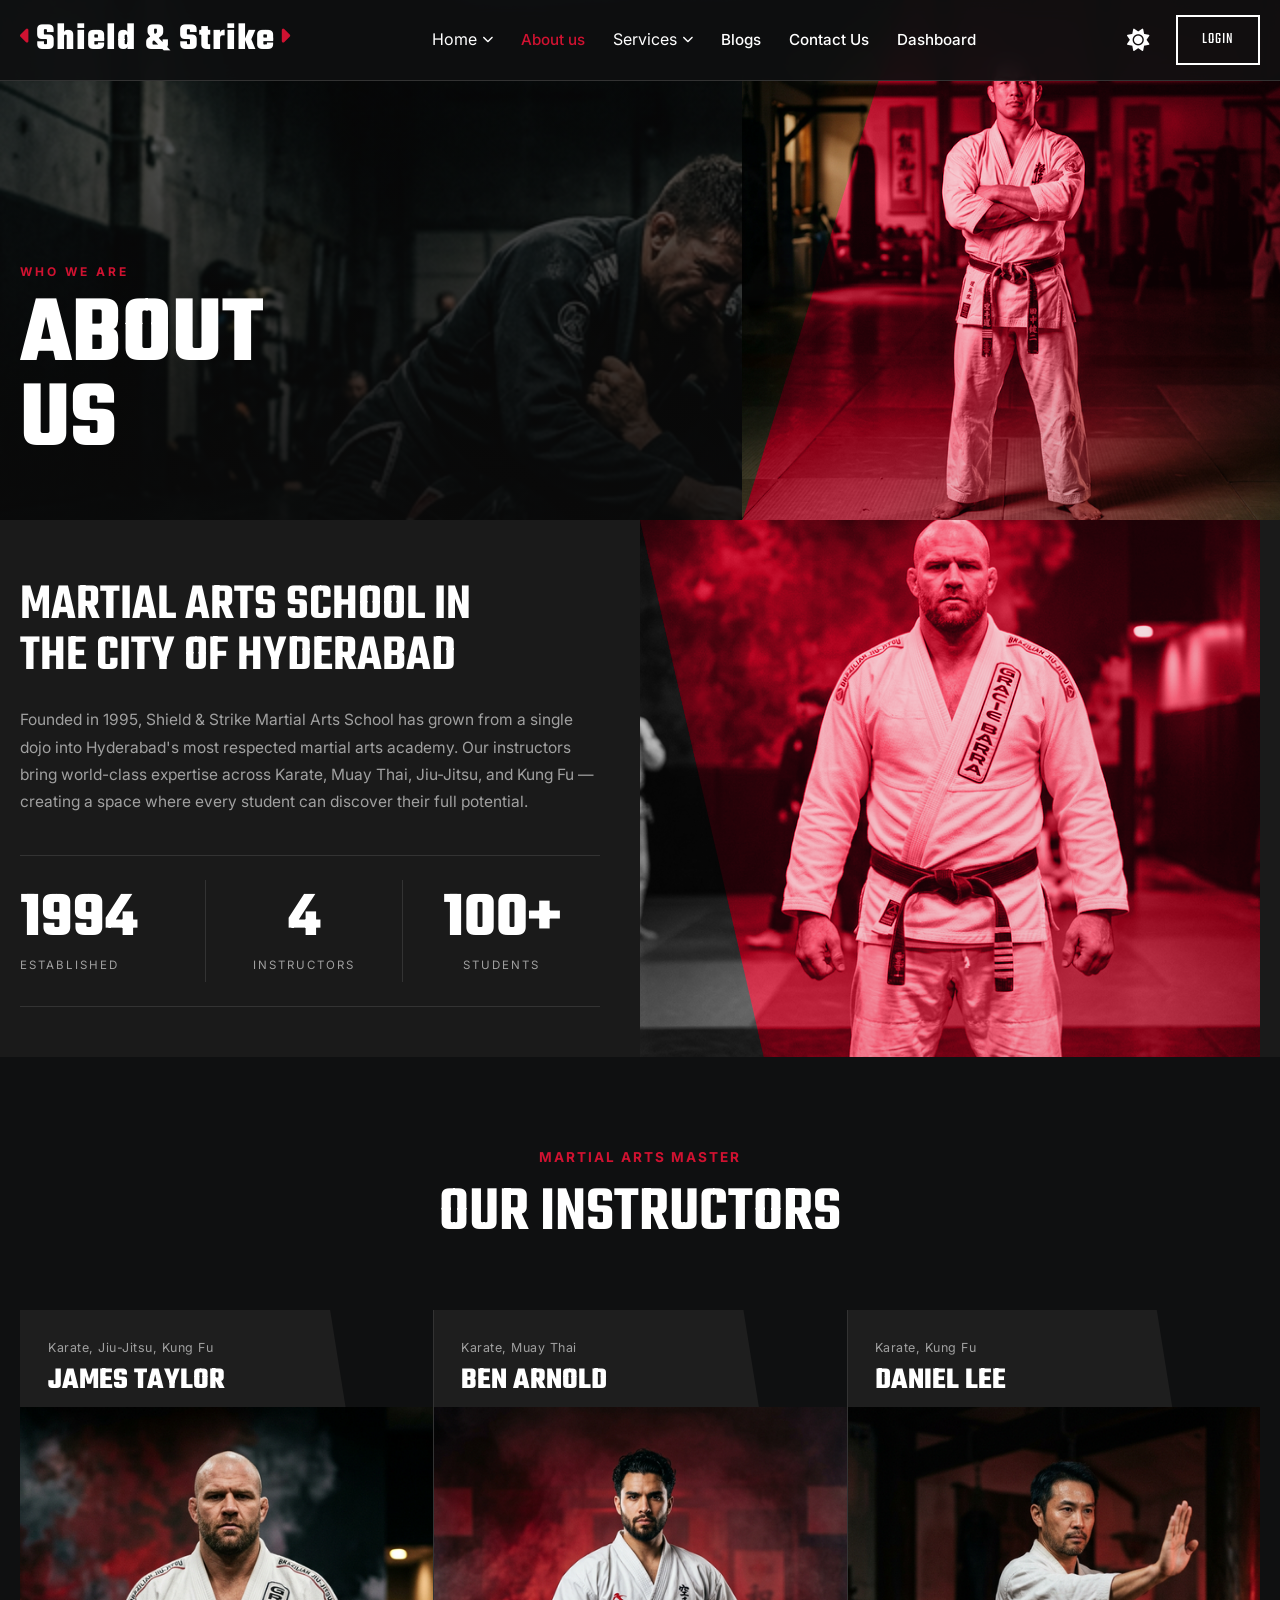
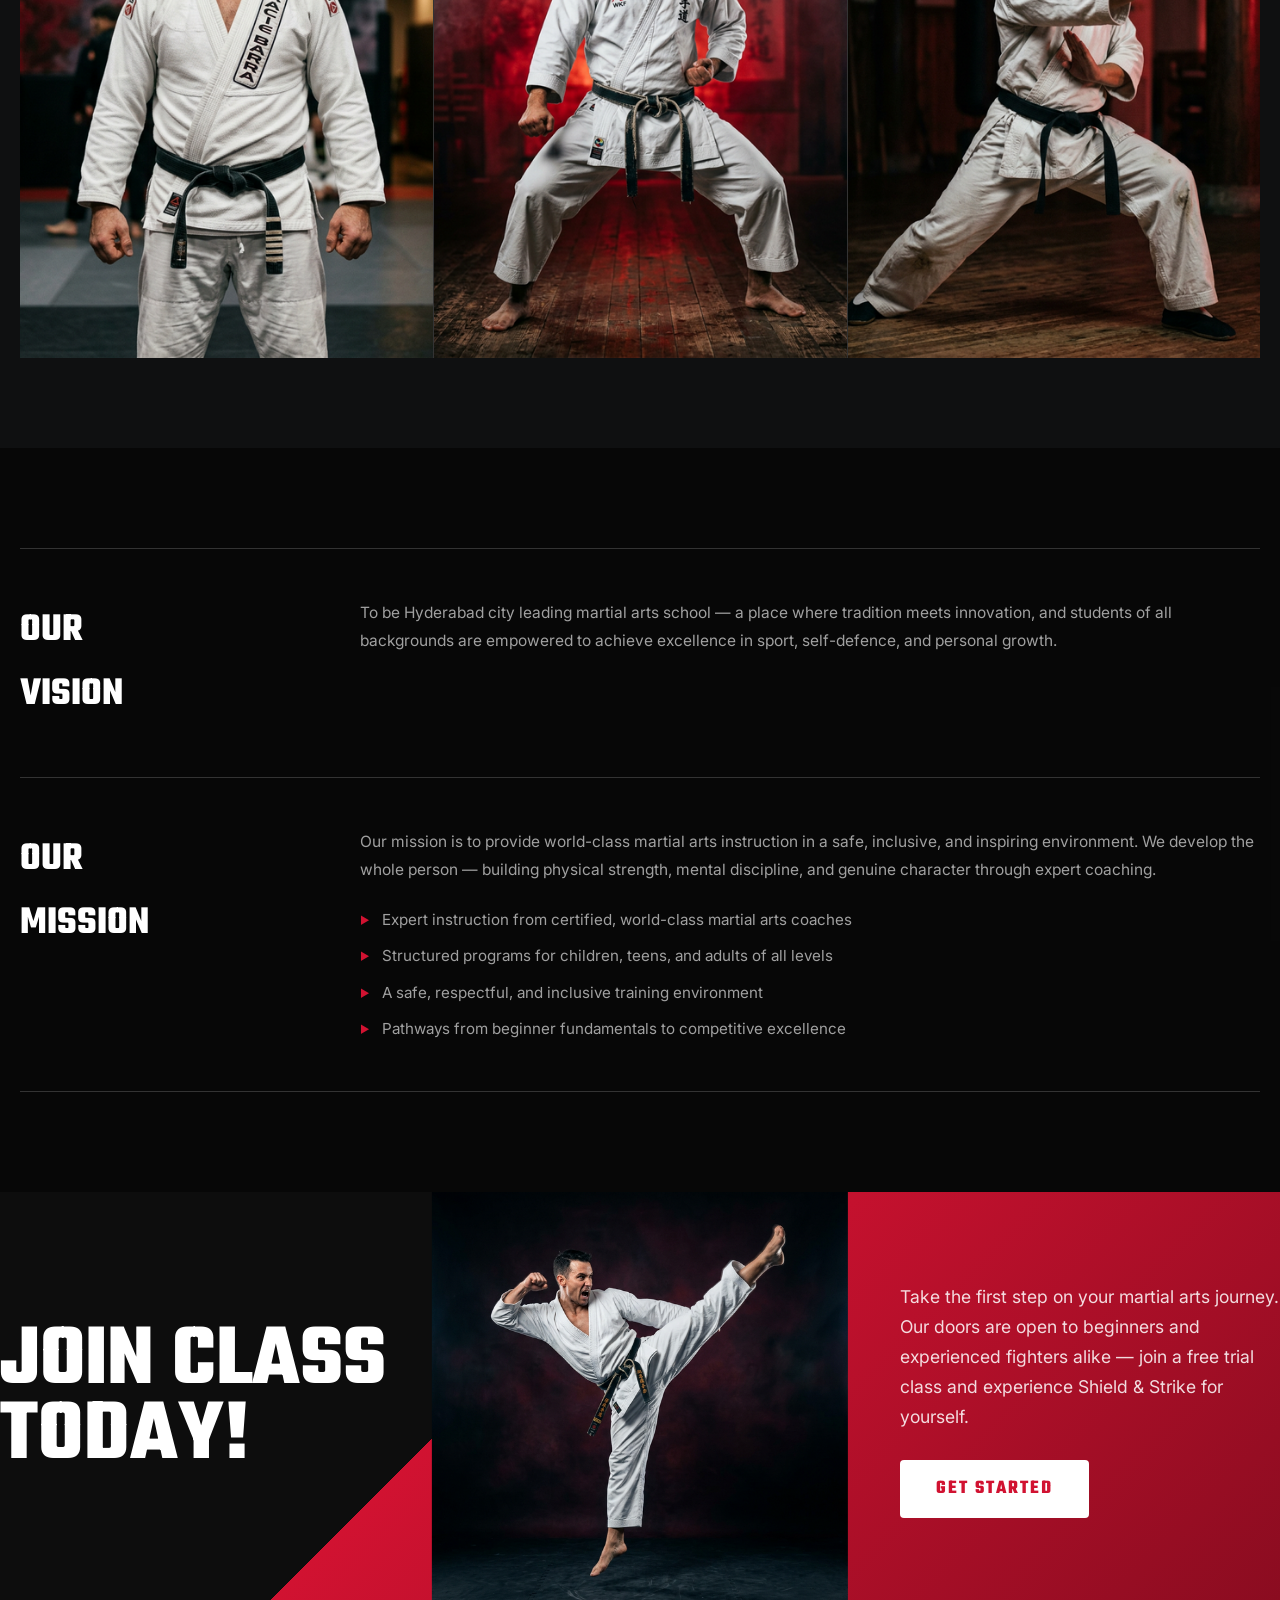
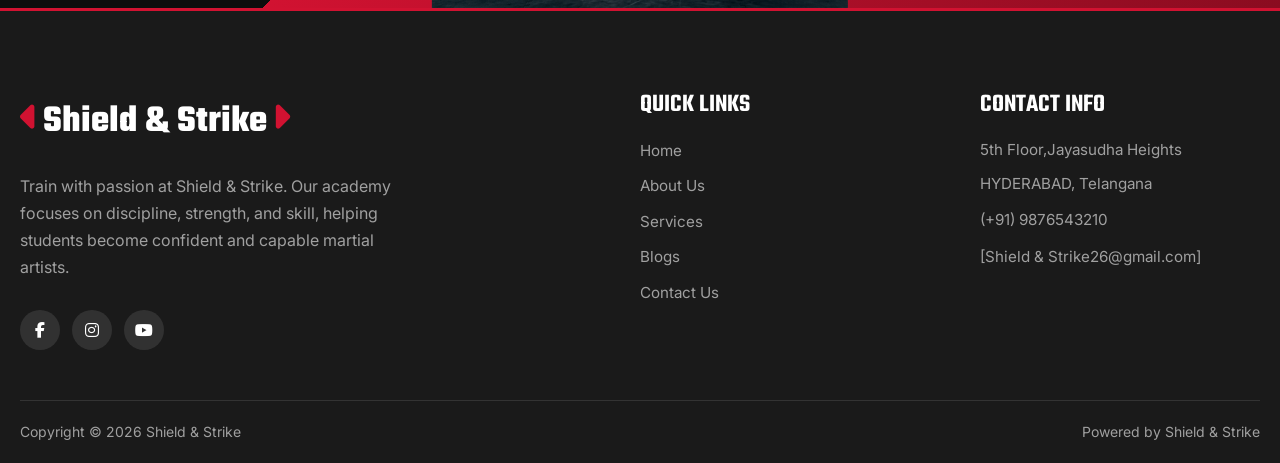
==== pages/about.html @ 2423b000 "Add files via upload" ====
<!DOCTYPE html>
<html lang="en" data-theme="dark">
<head>
    <title>About Us – Shield & Strike</title>
    <link rel="preconnect" href="https://fonts.googleapis.com">
    <link rel="preconnect" href="https://fonts.gstatic.com" crossorigin>
    <link href="https://fonts.googleapis.com/css2?family=Teko:wght@400;500;600;700&family=Inter:wght@300;400;500;600;700&display=swap" rel="stylesheet">
    <link rel="stylesheet" href="https://cdnjs.cloudflare.com/ajax/libs/font-awesome/6.4.0/css/all.min.css">
    
    <link rel="stylesheet" href="../css/global.css">
    <link rel="stylesheet" href="../css/about.css">
    <style>
      header.scrolled { box-shadow: 0 4px 28px rgba(0,0,0,0.5); }
    </style>
</head>
<body>

    
    <header>
        <div class="container nav-container">
            <a href="../index.html" class="logo">
                <span class="logo-arrow"><i class="fa-solid fa-caret-left"></i></span>Shield & Strike<span class="logo-arrow"><i class="fa-solid fa-caret-right"></i></span>
            </a>

            <ul class="nav-links" id="nav-links">
                <li>
                    <span class="nav-dropdown" tabindex="0" role="button" aria-haspopup="true">
                        Home <i class="fa-solid fa-chevron-down"></i>
                    </span>
                    <div class="dropdown-menu" role="menu">
                        <a href="../index.html" role="menuitem"><i class="fa-solid fa-house"></i>&nbsp; Home</a>
                        <a href="home2.html" role="menuitem"><i class="fa-solid fa-dumbbell"></i>&nbsp; Home 2</a>
                    </div>
                </li>
                <li><a href="about.html" class="active">About us</a></li>
                <li>
                    <span class="nav-dropdown" tabindex="0">Services <i class="fa-solid fa-chevron-down"></i></span>
                    <div class="dropdown-menu">
                        <a href="services.html"><i class="fa-solid fa-list"></i>&nbsp; All Services</a>
                        <a href="service-detail.html?service=karate"><i class="fa-solid fa-hand-fist"></i>&nbsp; Karate</a>
                        <a href="service-detail.html?service=muay-thai"><i class="fa-solid fa-fire-flame-curved"></i>&nbsp; Muay Thai</a>
                        <a href="service-detail.html?service=jiu-jitsu"><i class="fa-solid fa-person-falling"></i>&nbsp; Jiu-Jitsu</a>
                        <a href="service-detail.html?service=kung-fu"><i class="fa-solid fa-yin-yang"></i>&nbsp; Kung Fu</a>
                    </div>
                </li>
                <li><a href="blogs.html">Blogs</a></li>
                <li><a href="contact.html">Contact Us</a></li>
                <li><a href="dashboard.html">Dashboard</a></li>
            </ul>

            <div class="header-actions">
                <button id="theme-toggle" class="theme-toggle" aria-label="Toggle theme">
                    <i class="fa-solid fa-sun"></i>
                </button>
                <a href="login.html#signup" class="get-started-btn btn btn-outline">LOGIN</a>
                <button class="hamburger" aria-label="Toggle menu" aria-expanded="false">
                    <i class="fa-solid fa-bars"></i>
                </button>
            </div>
        </div>
    </header>

    <section class="about-hero">
        <div class="about-hero-bg"></div>

        
        <div class="about-hero-fighter-wrap">
            <img src="../images/home2_workout.png" alt="Martial Arts Fighter" class="about-hero-fighter">
        </div>

        <div class="container">
            <div class="about-hero-content">
                <span class="about-hero-label">WHO WE ARE</span>
                <h1 class="about-hero-title">ABOUT<br>US</h1>
            </div>
        </div>
    </section>

    <section class="about-intro">
        <div class="container about-intro-grid">

            
            <div class="about-intro-left">
                <h2 class="about-intro-title">MARTIAL ARTS SCHOOL IN<br>THE CITY OF HYDERABAD </h2>
                <p class="about-intro-text">
                    Founded in 1995, Shield & Strike Martial Arts School has grown from a single dojo into Hyderabad's most respected martial arts academy. Our instructors bring world-class expertise across Karate, Muay Thai, Jiu-Jitsu, and Kung Fu — creating a space where every student can discover their full potential.
                </p>

                
                <div class="about-stats-row">
                    <div class="about-stat">
                        <span class="about-stat-num">1994</span>
                        <span class="about-stat-label">ESTABLISHED</span>
                    </div>
                    <div class="about-stat">
                        <span class="about-stat-num">4</span>
                        <span class="about-stat-label">INSTRUCTORS</span>
                    </div>
                    <div class="about-stat">
                        <span class="about-stat-num">100+</span>
                        <span class="about-stat-label">STUDENTS</span>
                    </div>
                </div>
            </div>

            
            <div class="about-intro-right">
                <img src="../images/about_james.png" alt="Head Instructor James Taylor" class="about-intro-fighter">
            </div>
        </div>
    </section>


    <section class="about-instructors">
        <div class="container" style="text-align:center; margin-bottom: 0;">
            <span class="section-label" style="display:block; margin-bottom:10px;">MARTIAL ARTS MASTER</span>
            <h2 class="instructors-title">OUR INSTRUCTORS</h2>
        </div>

        <div class="instructors-grid container">

            
            <div class="instructor-card">
                <div class="instructor-card-bg"></div>
                <div class="instructor-card-header">
                    <span class="instructor-specialty">Karate, Jiu-Jitsu, Kung Fu</span>
                    <h3 class="instructor-name">JAMES TAYLOR</h3>
                </div>
                <img src="../images/about_james.png" alt="James Taylor – Head Instructor" class="instructor-photo">
            </div>

            
            <div class="instructor-card">
                <div class="instructor-card-bg"></div>
                <div class="instructor-card-header">
                    <span class="instructor-specialty">Karate, Muay Thai</span>
                    <h3 class="instructor-name">BEN ARNOLD</h3>
                </div>
                <img src="../images/about_ben.png" alt="Ben Arnold – Muay Thai Instructor" class="instructor-photo">
            </div>

            
            <div class="instructor-card">
                <div class="instructor-card-bg"></div>
                <div class="instructor-card-header">
                    <span class="instructor-specialty">Karate, Kung Fu</span>
                    <h3 class="instructor-name">DANIEL LEE</h3>
                </div>
                <img src="../images/about_daniel.png" alt="Daniel Lee – Kung Fu Instructor" class="instructor-photo">
            </div>
        </div>
    </section>

    <section class="about-vision-mission">
        <div class="vision-mission-bg"></div>

        <div class="container vision-mission-inner">

            
            <div class="vm-block">
                <div class="vm-label">OUR<br>VISION</div>
                <div>
                    <p class="vm-content-text">
                        To be Hyderabad city leading martial arts school — a place where tradition meets innovation, and students of all backgrounds are empowered to achieve excellence in sport, self-defence, and personal growth.
                    </p>
                </div>
            </div>

            
            <div class="vm-block">
                <div class="vm-label">OUR<br>MISSION</div>
                <div>
                    <p class="vm-content-text">
                        Our mission is to provide world-class martial arts instruction in a safe, inclusive, and inspiring environment. We develop the whole person — building physical strength, mental discipline, and genuine character through expert coaching.
                    </p>
                    <ul class="vm-bullet-list">
                        <li>Expert instruction from certified, world-class martial arts coaches</li>
                        <li>Structured programs for children, teens, and adults of all levels</li>
                        <li>A safe, respectful, and inclusive training environment</li>
                        <li>Pathways from beginner fundamentals to competitive excellence</li>
                    </ul>
                </div>
            </div>

        </div>
    </section>

    <section class="global-join" id="join">
        <div class="global-join-bg-red"></div>
        <img src="../images/join_class.png" alt="High kick martial artist" class="global-join-fighter">
        <div class="container global-join-inner">
            <h2 class="global-join-title" data-animate>JOIN CLASS<br>TODAY!</h2>
            <div class="global-join-right" data-animate data-delay="1">
                <p>Take the first step on your martial arts journey. Our doors are open to beginners and experienced fighters alike — join a free trial class and experience Shield & Strike for yourself.</p>
                <a href="contact.html" class="btn btn-white" style="padding: 14px 36px; font-size:1.2rem; letter-spacing:2px;">GET STARTED</a>
            </div>
        </div>
    </section>
        </div>
    </section>

    
        
    <footer>
        <div class="container">
            <div class="footer-grid">
                <div>
                    <a href="../index.html" class="footer-logo"><span class="text-accent"><i class="fa-solid fa-caret-left"></i></span> Shield & Strike<span class="text-accent"><i class="fa-solid fa-caret-right"></i></span></a>
                    <p class="footer-desc">Train with passion at Shield & Strike. Our academy focuses on discipline, strength, and skill, helping students become confident and capable martial artists.</p>
                    <div class="social-links">
                        <a href="#" aria-label="Facebook"><i class="fa-brands fa-facebook-f"></i></a>
                        <a href="#" aria-label="Instagram"><i class="fa-brands fa-instagram"></i></a>
                        <a href="#" aria-label="YouTube"><i class="fa-brands fa-youtube"></i></a>
                    </div>
                </div>
                <div>
                    <h3 class="footer-title">QUICK LINKS</h3>
                    <ul class="footer-links">
                        <li><a href="../index.html">Home</a></li>
                        <li><a href="about.html">About Us</a></li>
                        <li><a href="services.html">Services</a></li>
                        <li><a href="blogs.html">Blogs</a></li>
                        <li><a href="contact.html">Contact Us</a></li>
                    </ul>
                </div>
                <div>
                    <h3 class="footer-title">CONTACT INFO</h3>
                    <ul class="footer-links">
                        <li>5th Floor,Jayasudha Heights</li>
                        <li>HYDERABAD, Telangana</li>
                        <li style="margin-top:12px">(+91) 9876543210</li>
                        <li style="margin-top:12px"><a href="mailto:[EMAIL_ADDRESS]">[Shield & Strike26@gmail.com]</a></li>
                    </ul>
                </div>
            </div>
            <div class="footer-bottom">
                <p>Copyright &copy; 2026 Shield & Strike</p>
                <p>Powered by Shield & Strike</p>
            </div>
        </div>
    </footer>

    
    <script src="../js/pages.js"></script>
</body>
</html>
---- css/global.css ----
@import url('https://fonts.googleapis.com/css2?family=Teko:wght@400;500;600;700&family=Inter:wght@300;400;500;600;700&display=swap');

:root {
  --bg-color: #0f1011;
  --bg-secondary: #1a1a1a;
  --text-primary: #ffffff;
  --text-secondary: #a0a0a0;
  --accent-color: #d11231;
  --accent-hover: #fa183f;
  --shadow-sm: 0 4px 6px -1px rgba(0,0,0,0.5);
  --shadow-md: 0 10px 15px -3px rgba(0,0,0,0.5);
  --shadow-lg: 0 20px 25px -5px rgba(0,0,0,0.5);
  --header-bg: rgba(15,16,17,0.92);
  --input-bg: rgba(255,255,255,0.1);
  --border-color: #333;
  --card-bg: #1e1e1e;
}

[data-theme="light"] {
  --bg-color: #ffffff;
  --bg-secondary: #f4f4f5;
  --text-primary: #111827;
  --text-secondary: #4b5563;
  --accent-color: #d11231;
  --accent-hover: #fa183f;
  --shadow-sm: 0 4px 6px -1px rgba(0,0,0,0.08);
  --shadow-md: 0 10px 15px -3px rgba(0,0,0,0.1);
  --shadow-lg: 0 20px 25px -5px rgba(0,0,0,0.1);
  --header-bg: rgba(255,255,255,0.93);
  --input-bg: rgba(0,0,0,0.05);
  --border-color: #e5e7eb;
  --card-bg: #f0f0f0;
}


*, *::before, *::after { margin: 0; padding: 0; box-sizing: border-box; }
html { scroll-behavior: smooth; }
body {
  font-family: 'Inter', sans-serif;
  background-color: var(--bg-color);
  color: var(--text-primary);
  line-height: 1.6;
  transition: background-color 0.3s ease, color 0.3s ease;
  overflow-x: hidden;
}
h1,h2,h3,h4,h5,h6 {
  font-family: 'Teko', sans-serif;
  text-transform: uppercase;
  line-height: 1.1;
  font-weight: 600;
}
img { max-width: 100%; }
a { text-decoration: none; }


.container {
  width: 100%;
  max-width: 1280px;
  margin: 0 auto;
  padding: 0 20px;
}
.text-accent { color: var(--accent-color); }
.section-label {
  color: var(--accent-color);
  text-transform: uppercase;
  font-weight: 700;
  font-size: 0.85rem;
  letter-spacing: 2px;
  display: block;
  margin-bottom: 8px;
}


.btn {
  display: inline-flex;
  align-items: center;
  justify-content: center;
  gap: 8px;
  padding: 12px 28px;
  font-family: 'Teko', sans-serif;
  text-transform: uppercase;
  font-size: 1.15rem;
  letter-spacing: 1px;
  cursor: pointer;
  transition: all 0.3s ease;
  min-height: 44px;
  border: none;
}
.btn-primary {
  background: linear-gradient(135deg, var(--accent-color), #8a0c20);
  color: #fff;
  box-shadow: 0 4px 15px rgba(209,18,49,0.4);
}
.btn-primary:hover {
  background: linear-gradient(135deg, var(--accent-hover), var(--accent-color));
  transform: translateY(-2px);
  box-shadow: 0 8px 24px rgba(250,24,63,0.55);
  color: #fff;
}
.btn-outline {
  background: transparent;
  color: var(--text-primary);
  border: 2px solid var(--text-primary);
}
.btn-outline:hover {
  background: var(--text-primary);
  color: var(--bg-color);
}
.btn-white {
  background: transparent;
  color: #fff;
  border: 2px solid #fff;
}
.btn-white:hover {
  background: #fff;
  color: #111;
}


header {
  position: fixed;
  top: 0; left: 0;
  width: 100%;
  z-index: 1000;
  background: var(--header-bg);
  backdrop-filter: blur(12px);
  -webkit-backdrop-filter: blur(12px);
  border-bottom: 1px solid var(--border-color);
  transition: background 0.3s ease, border-color 0.3s ease;
}
.nav-container {
  display: flex;
  justify-content: space-between;
  align-items: center;
  height: 80px;
}
.logo {
  font-family: 'Teko', sans-serif;
  font-size: 2.4rem;
  font-weight: 700;
  color: var(--text-primary);
  text-decoration: none;
  display: flex;
  align-items: center;
  gap: 4px;
  letter-spacing: 1px;
}
.logo-arrow { color: var(--accent-color); font-size: 1.4rem; }

.nav-links {
  display: flex;
  gap: 28px;
  list-style: none;
  align-items: center;
}
.nav-links > li { position: relative; }
.nav-links a {
  color: var(--text-primary);
  text-decoration: none;
  font-size: 0.95rem;
  font-weight: 500;
  transition: color 0.3s;
}
.nav-links a:hover, .nav-links a.active { color: var(--accent-color); }


.nav-dropdown {
  display: flex;
  align-items: center;
  gap: 5px;
  cursor: pointer;
}
.nav-dropdown i { font-size: 0.7rem; transition: transform 0.3s; }
.nav-links > li:hover .nav-dropdown i { transform: rotate(180deg); }

.dropdown-menu {
  position: absolute;
  top: calc(100% + 16px);
  left: 50%;
  transform: translateX(-50%);
  background: var(--bg-secondary);
  border: 1px solid var(--border-color);
  border-radius: 8px;
  min-width: 160px;
  padding: 8px 0;
  box-shadow: var(--shadow-md);
  opacity: 0;
  visibility: hidden;
  transition: opacity 0.2s ease, transform 0.2s ease, visibility 0.2s;
  transform: translateX(-50%) translateY(-8px);
  z-index: 200;
}
.nav-links > li:hover .dropdown-menu {
  opacity: 1;
  visibility: visible;
  transform: translateX(-50%) translateY(0);
}
.dropdown-menu a {
  display: block;
  padding: 10px 20px;
  color: var(--text-primary);
  font-size: 0.9rem;
  font-weight: 500;
  transition: background 0.2s, color 0.2s;
  white-space: nowrap;
}
.dropdown-menu a:hover { background: var(--accent-color); color: #fff; }


.header-actions { display: flex; align-items: center; gap: 16px; }
.theme-toggle {
  background: none;
  border: none;
  font-size: 1.4rem;
  cursor: pointer;
  color: var(--text-primary);
  display: flex;
  align-items: center;
  justify-content: center;
  width: 44px; height: 44px;
  border-radius: 50%;
  transition: transform 0.3s, color 0.3s, background 0.3s;
}
.theme-toggle:hover {
  transform: scale(1.1) rotate(20deg);
  color: var(--accent-color);
  background: var(--card-bg);
}
.get-started-btn {
  padding: 10px 24px;
  border: 2px solid var(--text-primary);
  color: var(--text-primary);
  font-family: 'Teko', sans-serif;
  font-size: 1rem;
  text-transform: uppercase;
  letter-spacing: 1px;
  transition: all 0.3s;
  min-height: 44px;
}
.get-started-btn:hover {
  background: var(--text-primary);
  color: var(--bg-color);
}
.hamburger {
  display: none;
  background: none;
  border: none;
  color: var(--text-primary);
  font-size: 1.8rem;
  cursor: pointer;
  min-width: 44px; min-height: 44px;
  align-items: center; justify-content: center;
}


.page-hero {
  padding: 140px 0 80px;
  background: linear-gradient(135deg, var(--bg-secondary) 0%, var(--bg-color) 100%);
  position: relative;
  overflow: hidden;
}
.page-hero::before {
  content: '';
  position: absolute;
  top: 0; left: 0;
  width: 4px;
  height: 100%;
  background: var(--accent-color);
}
.page-hero-title { font-size: 5rem; }
.page-hero-sub {
  color: var(--text-secondary);
  margin-top: 10px;
  font-size: 1.1rem;
}
.breadcrumb { display: flex; gap: 8px; align-items: center; margin-bottom: 16px; }
.breadcrumb a { color: var(--accent-color); font-size: 0.9rem; }
.breadcrumb span { color: var(--text-secondary); font-size: 0.9rem; }


footer {
  background-color: var(--bg-secondary);
  color: var(--text-primary);
  padding: 80px 0 20px;
  border-top: 3px solid var(--accent-color);
}
.footer-grid {
  display: grid;
  grid-template-columns: 2fr 1fr 1fr;
  gap: 60px;
  margin-bottom: 50px;
}
.footer-logo {
  display: flex; align-items: center; gap: 4px;
  font-family: 'Teko', sans-serif;
  font-size: 2.4rem; font-weight: 700;
  color: var(--text-primary); text-decoration: none;
  margin-bottom: 20px;
}
.footer-desc { color: var(--text-secondary); margin-bottom: 28px; max-width: 380px; line-height: 1.7; }
.social-links { display: flex; gap: 12px; }
.social-links a {
  width: 40px; height: 40px;
  border-radius: 50%;
  background: var(--input-bg);
  display: flex; align-items: center; justify-content: center;
  color: var(--text-primary);
  font-size: 1rem;
  transition: background 0.3s, color 0.3s, transform 0.3s;
}
.social-links a:hover { background: var(--accent-color); color: #fff; transform: translateY(-3px); }
.footer-title { font-size: 1.6rem; margin-bottom: 18px; color: var(--text-primary); }
.footer-links { list-style: none; }
.footer-links li { margin-bottom: 10px; }
.footer-links a { color: var(--text-secondary); text-decoration: none; transition: color 0.3s; font-size: 0.95rem; }
.footer-links a:hover { color: var(--accent-color); padding-left: 4px; }
.footer-links li:not(:has(a)) { color: var(--text-secondary); font-size: 0.95rem; }
.footer-bottom {
  padding-top: 20px;
  border-top: 1px solid var(--border-color);
  display: flex;
  justify-content: space-between;
  color: var(--text-secondary);
  font-size: 0.875rem;
}

@media (max-width: 1280px) {
  .page-hero-title { font-size: 4rem; }
}
@media (max-width: 1024px) {
  .footer-grid { grid-template-columns: 1fr 1fr; gap: 40px; }
}
  
  .global-join {
    position: relative;
    overflow: hidden;
    background: #0d0d0d;
  }
  [data-theme="light"] .global-join { background: #111; }
  .global-join-bg-red {
    position: absolute;
    inset: 0;
    background: linear-gradient(135deg, transparent 0%, transparent 40%, var(--accent-color) 40%, #8a0c20 100%);
    z-index: 0;
  }
  .global-join-fighter {
    position: absolute;
    bottom: 0;
    left: 50%;
    transform: translateX(-50%);
    height: 100%;
    max-height: 100%;
    z-index: 1;
    object-fit: contain;
    object-position: bottom center;
  }
  .global-join-inner {
    position: relative;
    z-index: 2;
    display: flex;
    align-items: center;
    justify-content: space-between;
    gap: 60px;
    padding: 90px 0;
  }
  .global-join-title {
    font-size: 7rem;
    line-height: 0.85;
    color: #fff;
    font-weight: 700;
  }
  .global-join-right {
    max-width: 380px;
    color: rgba(255,255,255,0.85);
  }
  .global-join-right p { margin-bottom: 28px; line-height: 1.7; font-size: 1.1rem; }
  .global-join-right .btn-white { 
    border: none !important; 
    background: #ffffff !important; 
    color: var(--accent-color) !important; 
    font-weight: 700; 
    border-radius: 4px; 
    box-shadow: none !important;
    position: relative;
    z-index: 10;
    padding: 14px 36px !important;
    font-size: 1.2rem !important;
    letter-spacing: 2px !important;
  }
  .global-join-right .btn-white:hover { 
    background: #f0f0f0 !important; 
    transform: scale(1.05); 
    box-shadow: 0 10px 20px rgba(0,0,0,0.2) !important;
  }
  
  @media (max-width: 1280px) {
    .global-join-title { font-size: 5.5rem; }
  }

  @media (max-width: 1024px) {
    .hamburger { display: flex; }
    .get-started-btn { padding: 8px 18px; font-size: 0.85rem; min-height: 38px; }
    
    .nav-links {
      position: fixed;
      top: 80px; left: -100%;
      width: 100%;
      height: calc(100vh - 80px);
      background: var(--header-bg);
      backdrop-filter: blur(12px);
      flex-direction: column;
      align-items: center;
      justify-content: flex-start;
      padding-top: 40px;
      gap: 0;
      transition: left 0.35s cubic-bezier(0.4, 0, 0.2, 1);
      overflow-y: auto;
      border-top: 1px solid var(--border-color);
    }
    .nav-links.active { left: 0; }
    .nav-links > li { width: 100%; border-bottom: 1px solid var(--border-color); }
    .nav-links > li > a,
    .nav-links > li > .nav-dropdown { font-size: 1.3rem; padding: 18px 30px; display: flex; width: 100%; justify-content: space-between; align-items: center; }
    
    .dropdown-menu {
      position: static;
      transform: none !important;
      opacity: 1 !important;
      visibility: visible !important;
      box-shadow: none;
      border: none;
      border-radius: 0;
      background: rgba(209,18,49,0.05);
      display: none;
      padding: 0;
      width: 100%;
    }
    .nav-links > li.open .dropdown-menu { display: block; }
    .dropdown-menu a { padding: 12px 30px 12px 48px; font-size: 1.1rem; border-bottom: 1px solid rgba(255,255,255,0.05); }
    .dropdown-menu a:last-child { border-bottom: none; }
    
    .page-hero-title { font-size: 3rem; }
    .footer-grid { grid-template-columns: 1fr 1fr; gap: 40px; }
    .global-join-inner { flex-direction: column; text-align: center; gap: 40px; padding: 80px 0; }
    .global-join-right { max-width: 100%; display: flex; flex-direction: column; align-items: center; }
    .global-join-right p { margin: 0 auto 32px; max-width: 500px; }
    .global-join-fighter { height: 50%; top: auto; bottom: 0; opacity: 0.2; pointer-events: none; }
    .global-join-title { font-size: 4.5rem; margin-bottom: 0; }
  }

  @media (max-width: 768px) {
    .footer-grid { grid-template-columns: 1fr; gap: 30px; }
    .footer-bottom { flex-direction: column; gap: 8px; text-align: center; }
    .global-join-title { font-size: 3.5rem; }
    .global-join-inner { padding: 60px 0; gap: 30px; }
    .global-join-right a.btn { width: 100%; max-width: 250px; }
  }

  
  
  
  [data-animate] {
    opacity: 0;
    transform: translateY(30px);
    transition: opacity 0.8s cubic-bezier(0.2, 0.8, 0.2, 1), 
                transform 0.8s cubic-bezier(0.2, 0.8, 0.2, 1);
    will-change: opacity, transform;
  }

  [data-animate].animated {
    opacity: 1 !important;
    transform: translateY(0) scale(1) !important;
  }

  
  [data-animate="fade-left"] { transform: translateX(40px); opacity: 0; }
  [data-animate="fade-left"].animated { transform: translateX(0); opacity: 1; }

  [data-animate="scale-in"] { transform: scale(0.9); opacity: 0; }
  [data-animate="scale-in"].animated { transform: scale(1); opacity: 1; }

  
  [data-delay="1"] { transition-delay: 0.15s; }
  [data-delay="2"] { transition-delay: 0.3s; }
  [data-delay="3"] { transition-delay: 0.45s; }
  [data-delay="4"] { transition-delay: 0.6s; }
  [data-delay="5"] { transition-delay: 0.75s; }
  [data-delay="6"] { transition-delay: 0.9s; }
  [data-delay="7"] { transition-delay: 1.05s; }
  [data-delay="8"] { transition-delay: 1.2s; }

  
  @media (max-width: 1024px) {
    
    .blog-card.active-on-scroll,
    .review-card.active-on-scroll,
    .offer-card.active-on-scroll,
    .program-card.active-on-scroll,
    .team-card.active-on-scroll,
    .prog-card.active-on-scroll {
      transform: translateY(-8px) scale(1.03) !important;
      box-shadow: 0 15px 35px rgba(209, 18, 49, 0.25) !important;
      border-color: var(--accent-color) !important;
      z-index: 10;
    }
    
    
    .blog-card, .review-card, .offer-card, .program-card, .team-card, .prog-card {
      transition: transform 0.4s cubic-bezier(0.2, 0.8, 0.2, 1), 
                  box-shadow 0.4s cubic-bezier(0.2, 0.8, 0.2, 1),
                  border-color 0.4s ease;
    }
  }
---- css/about.css ----
.about-hero {
  position: relative;
  min-height: 520px;
  display: flex;
  align-items: flex-end;
  overflow: hidden;
  padding-top: 80px;
}

.about-hero-bg {
  position: absolute;
  inset: 0;
  background-image: url('../images/about_hero_bg.png');
  background-size: cover;
  background-position: center 30%;
  z-index: 0;
}


.about-hero-bg::after {
  content: '';
  position: absolute;
  inset: 0;
  background: linear-gradient(
    to bottom,
    rgba(10, 10, 10, 0.55) 0%,
    rgba(10, 10, 10, 0.75) 60%,
    rgba(10, 10, 10, 0.92) 100%
  );
}


.about-hero-fighter-wrap {
  position: absolute;
  right: 0;
  bottom: 0;
  width: 42%;
  height: 100%;
  z-index: 1;
  overflow: hidden;
}

.about-hero-fighter-wrap::before {
  content: '';
  position: absolute;
  inset: 0;
  background: linear-gradient(135deg, var(--accent-color) 0%, #8a0c20 60%, transparent 100%);
  clip-path: polygon(30% 0, 100% 0, 100% 100%, 0% 100%);
  z-index: 0;
}

.about-hero-fighter {
  position: absolute;
  bottom: 0;
  right: 0;
  height: 100%;
  width: 100%;
  object-fit: cover;
  object-position: top center;
  z-index: 1;
  mix-blend-mode: luminosity;
  opacity: 0.9;
}

.about-hero-content {
  position: relative;
  z-index: 2;
  padding: 60px 0 56px;
  width: 55%;
}

.about-hero-label {
  font-size: 0.75rem;
  text-transform: uppercase;
  letter-spacing: 3px;
  font-weight: 700;
  color: var(--accent-color);
  display: block;
  margin-bottom: 14px;
}

.about-hero-title {
  font-size: 8rem;
  line-height: 0.88;
  color: #fff;
  font-weight: 700;
}


.about-intro {
  background: var(--bg-secondary);
  padding: 0;
}

.about-intro-grid {
  display: grid;
  grid-template-columns: 1fr 1fr;
  min-height: 480px;
}

.about-intro-left {
  padding: 70px 60px 60px 0;
  display: flex;
  flex-direction: column;
  justify-content: center;
}

.about-intro-title {
  font-size: 3.2rem;
  color: var(--text-primary);
  margin-bottom: 24px;
  line-height: 1;
}

.about-intro-text {
  color: var(--text-secondary);
  line-height: 1.75;
  font-size: 0.97rem;
  margin-bottom: 40px;
}

.about-stats-row {
  display: flex;
  gap: 0;
  border-top: 1px solid var(--border-color);
  border-bottom: 1px solid var(--border-color);
  padding: 24px 0;
}

.about-stat {
  flex: 1;
  text-align: center;
  border-right: 1px solid var(--border-color);
  padding: 8px 12px;
}

.about-stat:last-child { border-right: none; }
.about-stat:first-child { padding-left: 0; text-align: left; }

.about-stat-num {
  font-family: 'Teko', sans-serif;
  font-size: 4rem;
  font-weight: 700;
  color: var(--text-primary);
  line-height: 1;
  display: block;
}

.about-stat-label {
  font-size: 0.72rem;
  text-transform: uppercase;
  letter-spacing: 2px;
  color: var(--text-secondary);
  margin-top: 4px;
  display: block;
}


.about-intro-right {
  position: relative;
  overflow: hidden;
}

.about-intro-right::before {
  content: '';
  position: absolute;
  inset: 0;
  background: linear-gradient(135deg, var(--accent-color) 0%, #8a0c20 100%);
  clip-path: polygon(0 0, 100% 0, 100% 100%, 20% 100%);
  z-index: 0;
}

.about-intro-fighter {
  position: absolute;
  bottom: 0;
  right: 0;
  width: 100%;
  height: 110%;
  object-fit: cover;
  object-position: top center;
  z-index: 1;
  mix-blend-mode: luminosity;
  opacity: 0.85;
}


.about-instructors {
  background: var(--bg-color);
  padding: 90px 0;
}

.about-instructors .section-label { color: var(--accent-color); }

.instructors-title {
  font-size: 4rem;
  color: var(--text-primary);
  text-align: center;
  margin-bottom: 60px;
}

.instructors-grid {
  display: grid;
  grid-template-columns: repeat(3, 1fr);
  gap: 0;
}

.instructor-card {
  position: relative;
  overflow: hidden;
  cursor: pointer;
}


.instructor-card-bg {
  position: absolute;
  inset: 0;
  background: linear-gradient(
    135deg,
    var(--card-bg) 0%,
    var(--card-bg) 55%,
    var(--accent-color) 55%,
    #8a0c20 100%
  );
  clip-path: polygon(0 0, 75% 0, 100% 100%, 0 100%);
  z-index: 0;
  transition: clip-path 0.4s ease;
}

.instructor-card:hover .instructor-card-bg {
  clip-path: polygon(0 0, 70% 0, 95% 100%, 0 100%);
}

.instructor-card-header {
  position: relative;
  z-index: 2;
  padding: 28px 28px 10px;
  color: var(--text-primary);
}

.instructor-specialty {
  font-size: 0.78rem;
  color: var(--text-secondary);
  letter-spacing: 0.5px;
  display: block;
  margin-bottom: 6px;
}

.instructor-name {
  font-size: 1.9rem;
  color: var(--text-primary);
  font-weight: 700;
}

.instructor-photo {
  position: relative;
  z-index: 2;
  width: 100%;
  aspect-ratio: 3/4;
  object-fit: cover;
  object-position: top;
  display: block;
  transition: transform 0.5s ease;
}

.instructor-card:hover .instructor-photo {
  transform: scale(1.04);
}


.instructor-card + .instructor-card::before {
  content: '';
  position: absolute;
  top: 0; left: 0;
  width: 1px;
  height: 100%;
  background: var(--border-color);
  z-index: 3;
}


.about-vision-mission {
  position: relative;
  overflow: hidden;
  padding: 100px 0;
  background: var(--bg-secondary);
}

.vision-mission-bg {
  position: absolute;
  inset: 0;
  background-image: url('../images/about_vision_bg.png');
  background-size: cover;
  background-position: center;
  background-attachment: fixed;
  z-index: 0;
}

.vision-mission-bg::after {
  content: '';
  position: absolute;
  inset: 0;
  background: rgba(5, 5, 5, 0.88);
}

[data-theme="light"] .vision-mission-bg::after {
  background: rgba(255, 255, 255, 0.92);
}

.vision-mission-inner {
  position: relative;
  z-index: 1;
}

.vm-block {
  display: grid;
  grid-template-columns: 280px 1fr;
  gap: 60px;
  align-items: start;
  padding: 50px 0;
  border-bottom: 1px solid var(--border-color);
}

.vm-block:first-child { border-top: 1px solid var(--border-color); }

.vm-label {
  font-family: 'Teko', sans-serif;
  font-size: 2.5rem;
  color: var(--text-primary);
  text-transform: uppercase;
  font-weight: 700;
}

.vm-content-text {
  color: var(--text-secondary);
  line-height: 1.8;
  font-size: 0.97rem;
  margin-bottom: 24px;
}

.vm-bullet-list {
  list-style: none;
  display: flex;
  flex-direction: column;
  gap: 12px;
}

.vm-bullet-list li {
  display: flex;
  align-items: flex-start;
  gap: 12px;
  color: var(--text-secondary);
  font-size: 0.95rem;
}

.vm-bullet-list li::before {
  content: '▶';
  color: var(--accent-color);
  font-size: 0.65rem;
  flex-shrink: 0;
  margin-top: 5px;
}


.about-join {
  position: relative;
  overflow: hidden;
  background: #0d0d0d;
}

[data-theme="light"] .about-join { background: #111; }

.about-join-bg-red {
  position: absolute;
  inset: 0;
  background: linear-gradient(135deg, transparent 0%, transparent 40%, var(--accent-color) 40%, #8a0c20 100%);
  z-index: 0;
}

.about-join-fighter {
  position: absolute;
  bottom: 0;
  left: 50%;
  transform: translateX(-50%);
  height: 100%;
  z-index: 1;
  object-fit: contain;
}

.about-join-inner {
  position: relative;
  z-index: 2;
  display: flex;
  align-items: center;
  justify-content: space-between;
  gap: 60px;
  padding: 90px 0;
}

.about-join-title {
  font-size: 7rem;
  line-height: 0.85;
  color: #fff;
  font-weight: 700;
}

.about-join-right {
  max-width: 380px;
  color: rgba(255,255,255,0.85);
}

.about-join-right p { margin-bottom: 28px; line-height: 1.7; font-size: 0.97rem; }


@media (max-width: 1280px) {
  .about-hero-title { font-size: 6rem; }
  .about-join-title { font-size: 5.5rem; }
  .about-intro-left { padding: 60px 40px 50px 0; }
}

@media (max-width: 1024px) {
  .about-hero-title { font-size: 5rem; }
  .about-hero-fighter-wrap { width: 46%; }

  .about-intro-grid { grid-template-columns: 1fr; }
  .about-intro-right { min-height: 350px; }
  .about-intro-left { padding: 50px 0 40px; }

  .instructors-grid { grid-template-columns: 1fr 1fr; }
  .instructor-card:nth-child(3) { grid-column: span 2; }
  .instructor-card:nth-child(3) .instructor-photo { max-height: 380px; width: 100%; object-position: top; }

  .vm-block { grid-template-columns: 200px 1fr; gap: 40px; }

  .about-join-inner { flex-direction: column; text-align: center; gap: 30px; }
  .about-join-right { max-width: 100%; }
  .about-join-fighter { height: 60%; top: auto; bottom: 0; opacity: 0.3; }
  .about-join-title { font-size: 4.5rem; }
}

@media (max-width: 640px) {
  .about-hero-title { font-size: 4rem; }
  .about-hero-content { width: 100%; }
  .about-hero-fighter-wrap { display: none; }

  .about-stat-num { font-size: 3rem; }
  .about-stats-row { flex-wrap: wrap; gap: 16px; }
  .about-stat { border-right: none; text-align: center; min-width: calc(50% - 8px); }
  .about-stat:first-child { text-align: center; }

  .instructors-grid { grid-template-columns: 1fr; }
  .instructor-card:nth-child(3) { grid-column: span 1; }
  .instructor-card:nth-child(3) .instructor-photo { max-height: none; }

  .vm-block { grid-template-columns: 1fr; gap: 20px; }
  .vm-label { font-size: 2rem; }

  .about-join-title { font-size: 3.5rem; }

  .instructors-title { font-size: 2.8rem; }
  .about-intro-title { font-size: 2.4rem; }
}
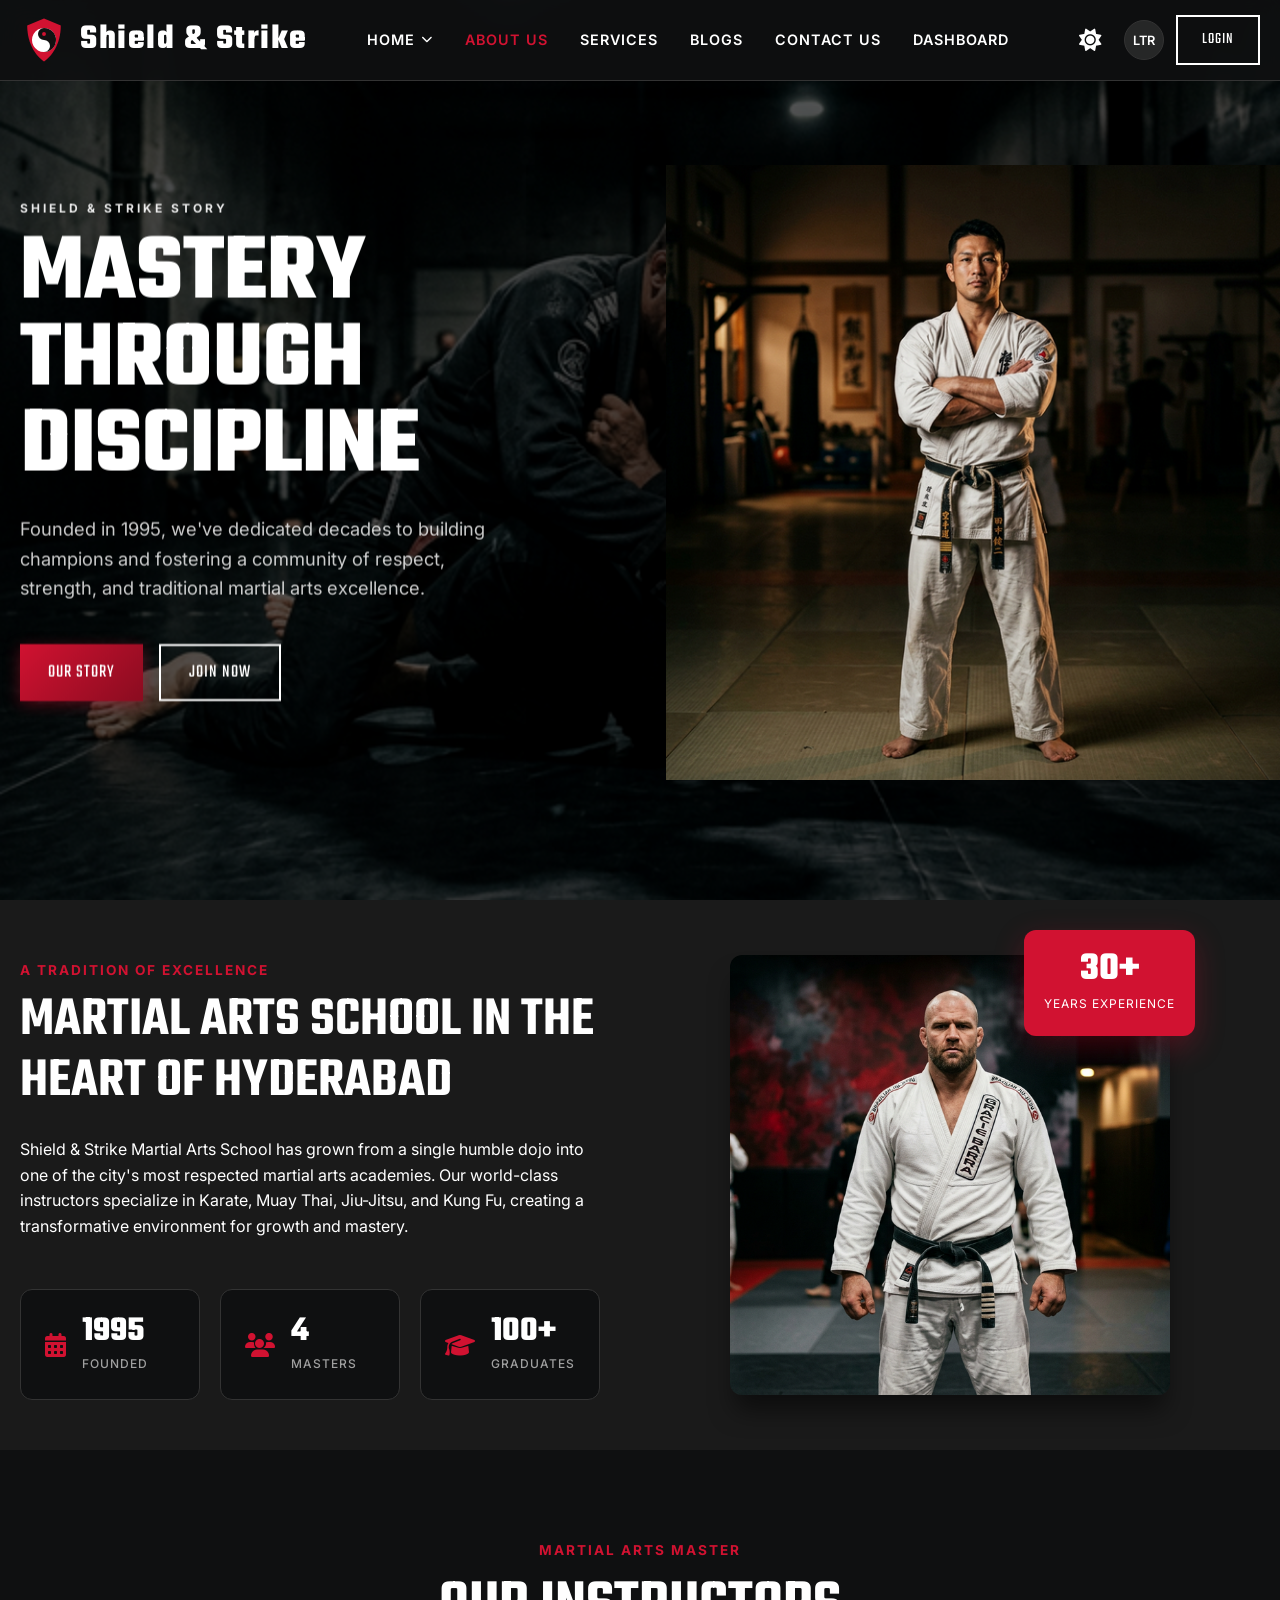
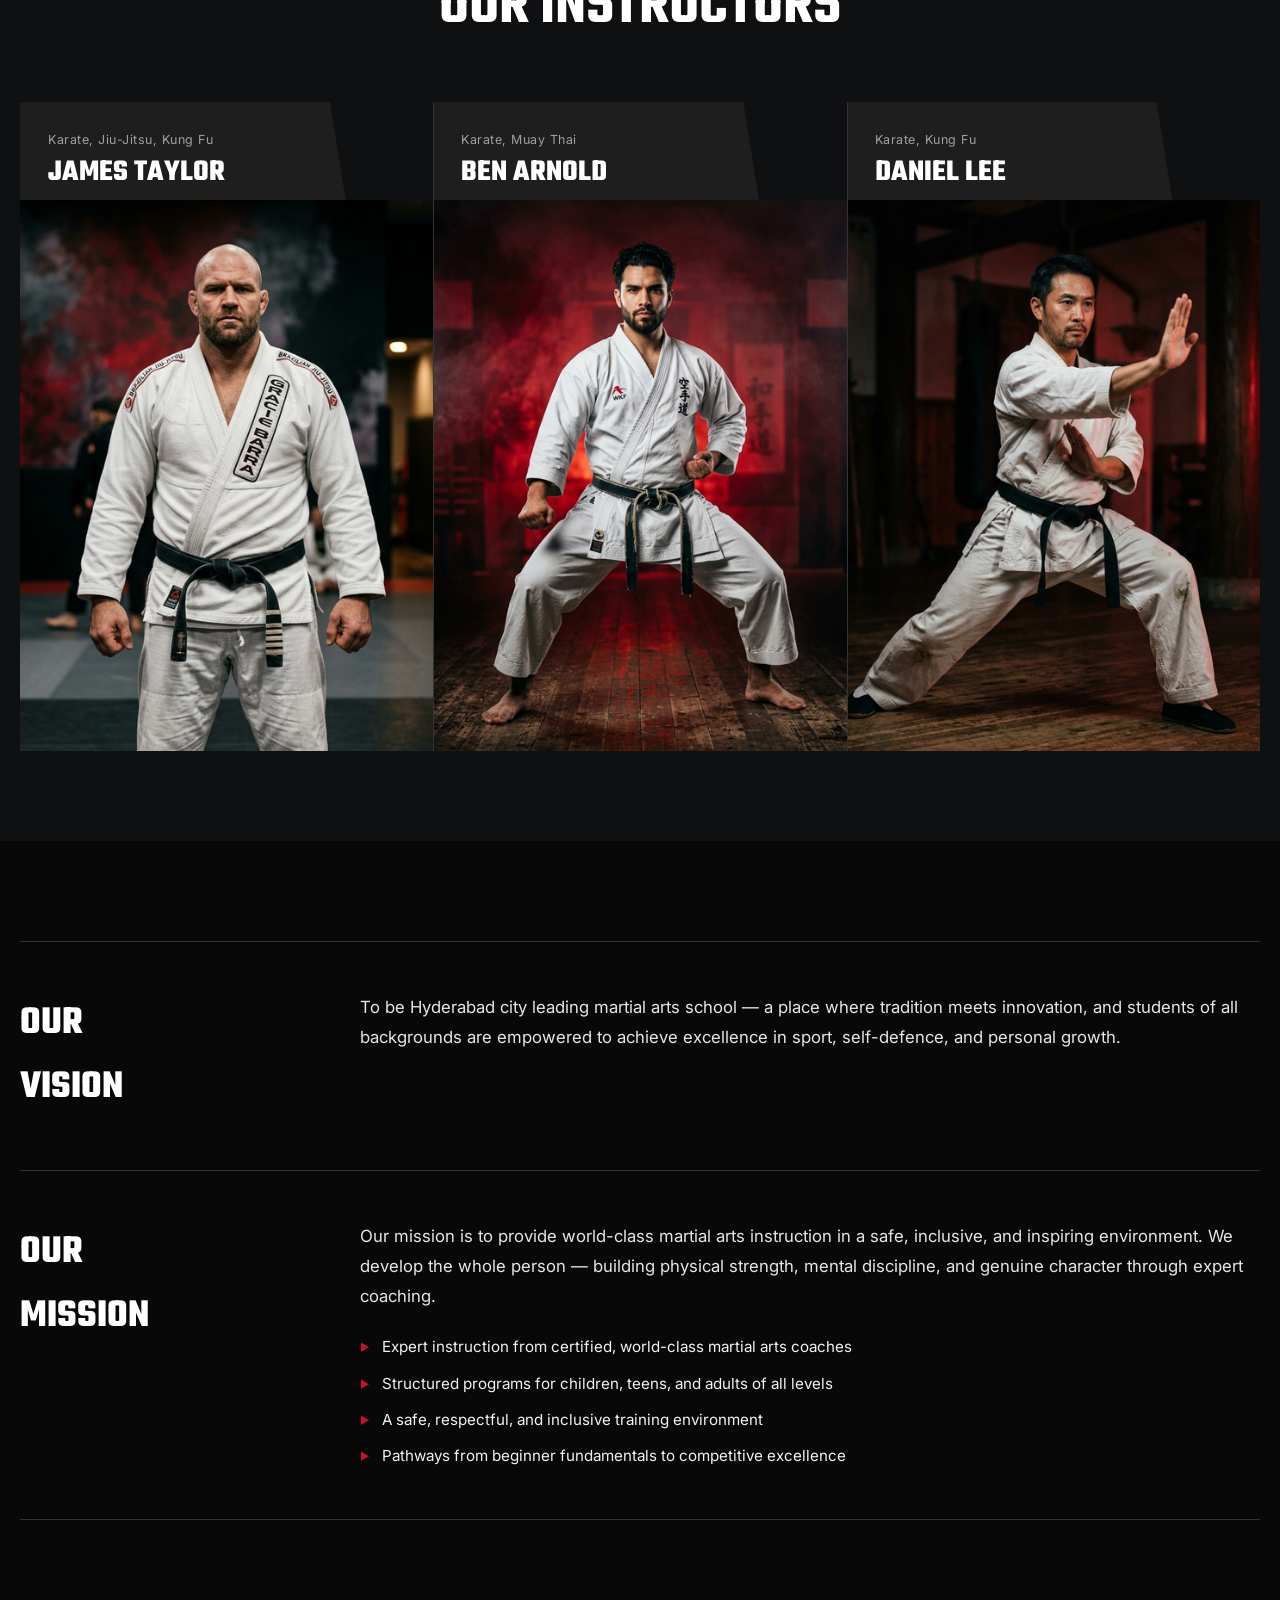
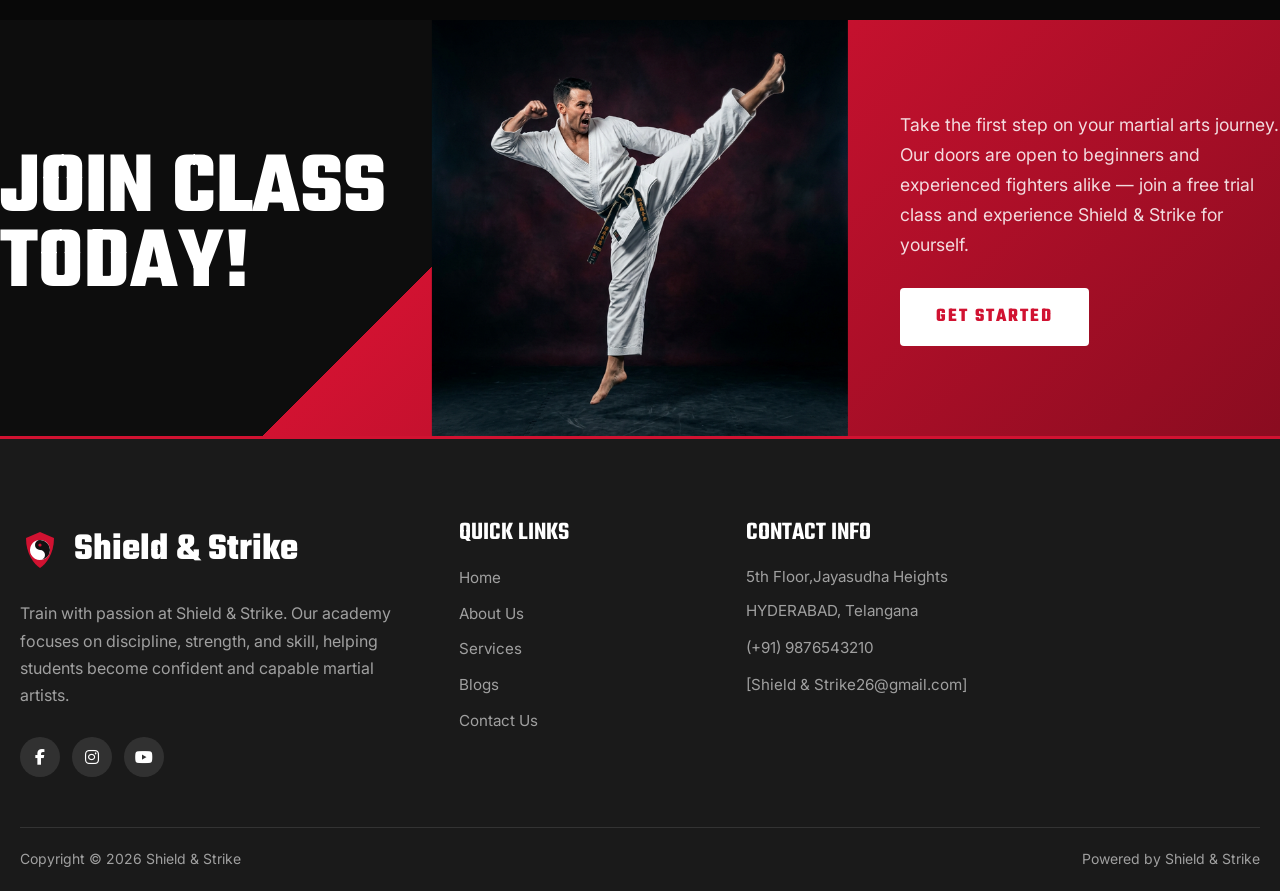
==== commit 604c45b8: "Add files via upload" ====
--- a/pages/about.html
+++ b/pages/about.html
@@ -9,6 +9,10 @@
     
     <link rel="stylesheet" href="../css/global.css">
     <link rel="stylesheet" href="../css/about.css">
+    
+    <link rel="icon" type="image/svg+xml" href="../images/logo.svg">
+    <link rel="alternate icon" type="image/x-icon" href="../favicon.ico">
+    <link rel="apple-touch-icon" href="../images/logo.svg">
     <style>
       header.scrolled { box-shadow: 0 4px 28px rgba(0,0,0,0.5); }
     </style>
@@ -19,7 +23,8 @@
     <header>
         <div class="container nav-container">
             <a href="../index.html" class="logo">
-                <span class="logo-arrow"><i class="fa-solid fa-caret-left"></i></span>Shield & Strike<span class="logo-arrow"><i class="fa-solid fa-caret-right"></i></span>
+                <img src="../images/logo.svg" alt="Shield & Strike Logo">
+                <span>Shield & Strike</span>
             </a>
 
             <ul class="nav-links" id="nav-links">
@@ -33,26 +38,23 @@
                     </div>
                 </li>
                 <li><a href="about.html" class="active">About us</a></li>
-                <li>
-                    <span class="nav-dropdown" tabindex="0">Services <i class="fa-solid fa-chevron-down"></i></span>
-                    <div class="dropdown-menu">
-                        <a href="services.html"><i class="fa-solid fa-list"></i>&nbsp; All Services</a>
-                        <a href="service-detail.html?service=karate"><i class="fa-solid fa-hand-fist"></i>&nbsp; Karate</a>
-                        <a href="service-detail.html?service=muay-thai"><i class="fa-solid fa-fire-flame-curved"></i>&nbsp; Muay Thai</a>
-                        <a href="service-detail.html?service=jiu-jitsu"><i class="fa-solid fa-person-falling"></i>&nbsp; Jiu-Jitsu</a>
-                        <a href="service-detail.html?service=kung-fu"><i class="fa-solid fa-yin-yang"></i>&nbsp; Kung Fu</a>
-                    </div>
-                </li>
+                <li><a href="services.html">Services</a></li>
                 <li><a href="blogs.html">Blogs</a></li>
                 <li><a href="contact.html">Contact Us</a></li>
                 <li><a href="dashboard.html">Dashboard</a></li>
             </ul>
 
             <div class="header-actions">
-                <button id="theme-toggle" class="theme-toggle" aria-label="Toggle theme">
+                <button id="theme-toggle" class="action-btn theme-toggle" aria-label="Toggle theme">
                     <i class="fa-solid fa-sun"></i>
                 </button>
-                <a href="login.html#signup" class="get-started-btn btn btn-outline">LOGIN</a>
+                <button id="rtl-toggle" class="action-btn rtl-toggle" aria-label="Toggle LTR/RTL">
+                    LTR
+                </button>
+                <a href="login.html" class="action-btn login-btn" aria-label="Login">
+                    <i class="fa-solid fa-user"></i>
+                </a>
+                <a href="login.html#signup" class="btn btn-outline get-started-btn">LOGIN</a>
                 <button class="hamburger" aria-label="Toggle menu" aria-expanded="false">
                     <i class="fa-solid fa-bars"></i>
                 </button>
@@ -63,49 +65,66 @@
     <section class="about-hero">
         <div class="about-hero-bg"></div>
 
-        
-        <div class="about-hero-fighter-wrap">
+        <div class="container about-hero-container">
+            <div class="about-hero-content" data-animate>
+                <span class="about-hero-label">SHIELD & STRIKE STORY</span>
+                <h1 class="about-hero-title">MASTERY THROUGH DISCIPLINE</h1>
+                <p class="about-hero-desc">Founded in 1995, we've dedicated decades to building champions and fostering a community of respect, strength, and traditional martial arts excellence.</p>
+                <div class="about-hero-actions">
+                    <a href="#intro" class="btn btn-primary">OUR STORY</a>
+                    <a href="contact.html" class="btn btn-white">JOIN NOW</a>
+                </div>
+            </div>
+        </div>
+
+        <div class="about-hero-fighter-wrap" data-animate data-delay="1">
             <img src="../images/home2_workout.png" alt="Martial Arts Fighter" class="about-hero-fighter">
         </div>
-
-        <div class="container">
-            <div class="about-hero-content">
-                <span class="about-hero-label">WHO WE ARE</span>
-                <h1 class="about-hero-title">ABOUT<br>US</h1>
-            </div>
-        </div>
-    </section>
-
-    <section class="about-intro">
+    </section>
+
+    <section class="about-intro" id="intro">
         <div class="container about-intro-grid">
 
-            
-            <div class="about-intro-left">
-                <h2 class="about-intro-title">MARTIAL ARTS SCHOOL IN<br>THE CITY OF HYDERABAD </h2>
+            <div class="about-intro-left" data-animate>
+                <span class="section-label">A TRADITION OF EXCELLENCE</span>
+                <h2 class="about-intro-title">MARTIAL ARTS SCHOOL IN THE HEART OF HYDERABAD</h2>
                 <p class="about-intro-text">
-                    Founded in 1995, Shield & Strike Martial Arts School has grown from a single dojo into Hyderabad's most respected martial arts academy. Our instructors bring world-class expertise across Karate, Muay Thai, Jiu-Jitsu, and Kung Fu — creating a space where every student can discover their full potential.
+                    Shield & Strike Martial Arts School has grown from a single humble dojo into one of the city's most respected martial arts academies. Our world-class instructors specialize in Karate, Muay Thai, Jiu-Jitsu, and Kung Fu, creating a transformative environment for growth and mastery.
                 </p>
 
-                
-                <div class="about-stats-row">
-                    <div class="about-stat">
-                        <span class="about-stat-num">1994</span>
-                        <span class="about-stat-label">ESTABLISHED</span>
-                    </div>
-                    <div class="about-stat">
-                        <span class="about-stat-num">4</span>
-                        <span class="about-stat-label">INSTRUCTORS</span>
-                    </div>
-                    <div class="about-stat">
-                        <span class="about-stat-num">100+</span>
-                        <span class="about-stat-label">STUDENTS</span>
-                    </div>
-                </div>
-            </div>
-
-            
-            <div class="about-intro-right">
-                <img src="../images/about_james.png" alt="Head Instructor James Taylor" class="about-intro-fighter">
+                <div class="about-stats-grid">
+                    <div class="about-stat-card">
+                        <i class="fa-solid fa-calendar-days"></i>
+                        <div>
+                            <span class="about-stat-num">1995</span>
+                            <span class="about-stat-label">FOUNDED</span>
+                        </div>
+                    </div>
+                    <div class="about-stat-card">
+                        <i class="fa-solid fa-users"></i>
+                        <div>
+                            <span class="about-stat-num">4</span>
+                            <span class="about-stat-label">MASTERS</span>
+                        </div>
+                    </div>
+                    <div class="about-stat-card">
+                        <i class="fa-solid fa-graduation-cap"></i>
+                        <div>
+                            <span class="about-stat-num">100+</span>
+                            <span class="about-stat-label">GRADUATES</span>
+                        </div>
+                    </div>
+                </div>
+            </div>
+
+            <div class="about-intro-right" data-animate data-delay="1">
+                <div class="about-intro-img-box">
+                    <img src="../images/about_james.png" alt="Sensei James" class="about-intro-img">
+                    <div class="about-img-badge">
+                        <strong>30+</strong>
+                        <span>Years Experience</span>
+                    </div>
+                </div>
             </div>
         </div>
     </section>
@@ -205,7 +224,10 @@
         <div class="container">
             <div class="footer-grid">
                 <div>
-                    <a href="../index.html" class="footer-logo"><span class="text-accent"><i class="fa-solid fa-caret-left"></i></span> Shield & Strike<span class="text-accent"><i class="fa-solid fa-caret-right"></i></span></a>
+                    <a href="../index.html" class="footer-logo">
+                        <img src="../images/logo.svg" alt="Shield & Strike Logo" style="height: 40px; margin-right: 10px;">
+                        Shield & Strike
+                    </a>
                     <p class="footer-desc">Train with passion at Shield & Strike. Our academy focuses on discipline, strength, and skill, helping students become confident and capable martial artists.</p>
                     <div class="social-links">
                         <a href="#" aria-label="Facebook"><i class="fa-brands fa-facebook-f"></i></a>
--- a/css/global.css
+++ b/css/global.css
@@ -14,6 +14,8 @@
   --input-bg: rgba(255,255,255,0.1);
   --border-color: #333;
   --card-bg: #1e1e1e;
+  --text-muted: #888888;
+  --overlay-bg: rgba(15, 0, 5, 0.65);
 }
 
 [data-theme="light"] {
@@ -30,6 +32,8 @@
   --input-bg: rgba(0,0,0,0.05);
   --border-color: #e5e7eb;
   --card-bg: #f0f0f0;
+  --text-muted: #6b7280;
+  --overlay-bg: rgba(255, 255, 255, 0.7);
 }
 
 
@@ -129,39 +133,57 @@
   transition: background 0.3s ease, border-color 0.3s ease;
 }
 .nav-container {
-  display: flex;
-  justify-content: space-between;
+  display: grid;
+  grid-template-columns: auto 1fr auto;
   align-items: center;
   height: 80px;
-}
+  gap: 20px;
+}
+
 .logo {
   font-family: 'Teko', sans-serif;
-  font-size: 2.4rem;
+  font-size: 2.2rem;
   font-weight: 700;
   color: var(--text-primary);
   text-decoration: none;
   display: flex;
   align-items: center;
-  gap: 4px;
+  gap: 12px;
+  letter-spacing: 1.5px;
+  white-space: nowrap;
+}
+
+.logo img {
+  height: 48px;
+  width: auto;
+  transition: transform 0.3s ease;
+}
+
+.logo:hover img {
+  transform: scale(1.05) rotate(-5deg);
+}
+
+.nav-links {
+  display: flex;
+  gap: 32px;
+  list-style: none;
+  align-items: center;
+  justify-content: center;
+}
+.nav-links > li { position: relative; }
+.nav-links a, .nav-links .nav-dropdown {
+  color: var(--text-primary);
+  text-decoration: none;
+  font-size: 0.9rem;
+  font-weight: 600;
+  text-transform: uppercase;
   letter-spacing: 1px;
-}
-.logo-arrow { color: var(--accent-color); font-size: 1.4rem; }
-
-.nav-links {
-  display: flex;
-  gap: 28px;
-  list-style: none;
-  align-items: center;
-}
-.nav-links > li { position: relative; }
-.nav-links a {
-  color: var(--text-primary);
-  text-decoration: none;
-  font-size: 0.95rem;
-  font-weight: 500;
-  transition: color 0.3s;
-}
-.nav-links a:hover, .nav-links a.active { color: var(--accent-color); }
+  transition: color 0.3s, transform 0.3s;
+  display: flex;
+  align-items: center;
+  gap: 6px;
+}
+.nav-links a:hover, .nav-links a.active, .nav-links li:hover .nav-dropdown { color: var(--accent-color); }
 
 
 .nav-dropdown {
@@ -207,7 +229,40 @@
 .dropdown-menu a:hover { background: var(--accent-color); color: #fff; }
 
 
-.header-actions { display: flex; align-items: center; gap: 16px; }
+.header-actions { 
+  display: flex; 
+  align-items: center; 
+  gap: 12px; 
+  justify-content: flex-end;
+}
+
+.action-btn {
+  background: var(--input-bg);
+  border: 1px solid var(--border-color);
+  color: var(--text-primary);
+  width: 40px;
+  height: 40px;
+  border-radius: 50%;
+  display: flex;
+  align-items: center;
+  justify-content: center;
+  cursor: pointer;
+  transition: all 0.3s ease;
+  font-size: 1.1rem;
+}
+
+.action-btn:hover {
+  background: var(--accent-color);
+  color: #fff;
+  border-color: var(--accent-color);
+  transform: translateY(-2px);
+}
+
+.rtl-toggle {
+  font-family: 'Inter', sans-serif;
+  font-weight: 600;
+  font-size: 0.8rem;
+}
 .theme-toggle {
   background: none;
   border: none;
@@ -236,46 +291,24 @@
   letter-spacing: 1px;
   transition: all 0.3s;
   min-height: 44px;
-}
-.get-started-btn:hover {
-  background: var(--text-primary);
-  color: var(--bg-color);
+  display: flex;
+}
+.login-btn {
+  display: none;
 }
 .hamburger {
   display: none;
-  background: none;
+  background: var(--accent-color);
   border: none;
-  color: var(--text-primary);
-  font-size: 1.8rem;
+  color: #fff;
+  width: 44px; height: 44px;
+  border-radius: 4px;
+  font-size: 1.4rem;
   cursor: pointer;
-  min-width: 44px; min-height: 44px;
   align-items: center; justify-content: center;
-}
-
-
-.page-hero {
-  padding: 140px 0 80px;
-  background: linear-gradient(135deg, var(--bg-secondary) 0%, var(--bg-color) 100%);
-  position: relative;
-  overflow: hidden;
-}
-.page-hero::before {
-  content: '';
-  position: absolute;
-  top: 0; left: 0;
-  width: 4px;
-  height: 100%;
-  background: var(--accent-color);
-}
-.page-hero-title { font-size: 5rem; }
-.page-hero-sub {
-  color: var(--text-secondary);
-  margin-top: 10px;
-  font-size: 1.1rem;
-}
-.breadcrumb { display: flex; gap: 8px; align-items: center; margin-bottom: 16px; }
-.breadcrumb a { color: var(--accent-color); font-size: 0.9rem; }
-.breadcrumb span { color: var(--text-secondary); font-size: 0.9rem; }
+  transition: all 0.3s ease;
+}
+.hamburger:hover { background: var(--accent-hover); }
 
 
 footer {
@@ -286,7 +319,7 @@
 }
 .footer-grid {
   display: grid;
-  grid-template-columns: 2fr 1fr 1fr;
+  grid-template-columns: 2fr 1.2fr 1.2fr 1.2fr;
   gap: 60px;
   margin-bottom: 50px;
 }
@@ -313,7 +346,10 @@
 .footer-links { list-style: none; }
 .footer-links li { margin-bottom: 10px; }
 .footer-links a { color: var(--text-secondary); text-decoration: none; transition: color 0.3s; font-size: 0.95rem; }
-.footer-links a:hover { color: var(--accent-color); padding-left: 4px; }
+.footer-links a:hover { color: var(--accent-color); padding-inline-start: 8px; }
+.footer-links a i { font-size: 0.75rem; transition: transform 0.3s; opacity: 0; transform: translateX(-10px); }
+.footer-links a:hover i { opacity: 1; transform: translateX(0); }
+[dir="rtl"] .footer-links a:hover i { transform: translateX(0) scaleX(-1); }
 .footer-links li:not(:has(a)) { color: var(--text-secondary); font-size: 0.95rem; }
 .footer-bottom {
   padding-top: 20px;
@@ -398,10 +434,13 @@
   }
 
   @media (max-width: 1024px) {
-    .hamburger { display: flex; }
-    .get-started-btn { padding: 8px 18px; font-size: 0.85rem; min-height: 38px; }
+    .nav-container {
+      grid-template-columns: 1fr auto;
+      gap: 15px;
+    }
     
     .nav-links {
+      display: none; 
       position: fixed;
       top: 80px; left: -100%;
       width: 100%;
@@ -416,8 +455,17 @@
       transition: left 0.35s cubic-bezier(0.4, 0, 0.2, 1);
       overflow-y: auto;
       border-top: 1px solid var(--border-color);
+      z-index: 999;
     }
-    .nav-links.active { left: 0; }
+    .hamburger { display: flex; }
+    .nav-links.active { display: flex; left: 0; }
+    
+    .header-actions { gap: 8px; }
+    .get-started-btn { display: none !important; }
+    .login-btn { display: flex !important; }
+    
+    .logo { font-size: 1.8rem; }
+    .logo img { height: 36px; }
     .nav-links > li { width: 100%; border-bottom: 1px solid var(--border-color); }
     .nav-links > li > a,
     .nav-links > li > .nav-dropdown { font-size: 1.3rem; padding: 18px 30px; display: flex; width: 100%; justify-content: space-between; align-items: center; }
--- a/css/about.css
+++ b/css/about.css
@@ -1,10 +1,11 @@
 .about-hero {
   position: relative;
-  min-height: 520px;
-  display: flex;
-  align-items: flex-end;
+  min-height: 100vh;
+  display: flex;
+  align-items: center;
   overflow: hidden;
-  padding-top: 80px;
+  padding: 100px 0;
+  background: var(--bg-color);
 }
 
 .about-hero-bg {
@@ -12,7 +13,7 @@
   inset: 0;
   background-image: url('../images/about_hero_bg.png');
   background-size: cover;
-  background-position: center 30%;
+  background-position: center center;
   z-index: 0;
 }
 
@@ -21,52 +22,33 @@
   content: '';
   position: absolute;
   inset: 0;
-  background: linear-gradient(
-    to bottom,
-    rgba(10, 10, 10, 0.55) 0%,
-    rgba(10, 10, 10, 0.75) 60%,
-    rgba(10, 10, 10, 0.92) 100%
-  );
+  background: rgba(0, 0, 0, 0.65);
 }
 
 
 .about-hero-fighter-wrap {
   position: absolute;
-  right: 0;
+  inset-inline-end: 0;
   bottom: 0;
-  width: 42%;
+  width: 48%;
   height: 100%;
   z-index: 1;
-  overflow: hidden;
-}
-
-.about-hero-fighter-wrap::before {
-  content: '';
-  position: absolute;
-  inset: 0;
-  background: linear-gradient(135deg, var(--accent-color) 0%, #8a0c20 60%, transparent 100%);
-  clip-path: polygon(30% 0, 100% 0, 100% 100%, 0% 100%);
-  z-index: 0;
 }
 
 .about-hero-fighter {
   position: absolute;
   bottom: 0;
-  right: 0;
-  height: 100%;
-  width: 100%;
-  object-fit: cover;
-  object-position: top center;
+  inset-inline-end: 0;
+  height: 95%;
+  width: auto;
+  object-fit: contain;
   z-index: 1;
-  mix-blend-mode: luminosity;
-  opacity: 0.9;
-}
-
-.about-hero-content {
+  filter: drop-shadow(-20px 0 50px rgba(0,0,0,0.5));
+}
+
+.about-hero-container {
   position: relative;
   z-index: 2;
-  padding: 60px 0 56px;
-  width: 55%;
 }
 
 .about-hero-label {
@@ -74,16 +56,41 @@
   text-transform: uppercase;
   letter-spacing: 3px;
   font-weight: 700;
-  color: var(--accent-color);
+  color: #fff; 
   display: block;
   margin-bottom: 14px;
+  opacity: 0.9;
+}
+
+.about-hero-content {
+  max-width: 600px;
 }
 
 .about-hero-title {
-  font-size: 8rem;
-  line-height: 0.88;
+  font-size: 6rem;
+  line-height: 0.9;
   color: #fff;
   font-weight: 700;
+  margin-bottom: 24px;
+  text-transform: uppercase;
+  font-family: 'Teko', sans-serif;
+}
+
+.about-hero-desc {
+  font-size: 1.15rem;
+  color: rgba(255,255,255,0.8);
+  line-height: 1.6;
+  margin-bottom: 40px;
+  max-width: 500px;
+}
+
+.about-hero-actions {
+  display: flex;
+  gap: 16px;
+}
+
+.about-hero-actions .btn {
+  color: #fff !important;
 }
 
 
@@ -99,47 +106,49 @@
 }
 
 .about-intro-left {
-  padding: 70px 60px 60px 0;
-  display: flex;
-  flex-direction: column;
-  justify-content: center;
+  padding: 100px 0;
+  padding-inline-end: 60px;
 }
 
 .about-intro-title {
-  font-size: 3.2rem;
+  font-size: 3.5rem;
   color: var(--text-primary);
   margin-bottom: 24px;
-  line-height: 1;
-}
-
-.about-intro-text {
-  color: var(--text-secondary);
-  line-height: 1.75;
-  font-size: 0.97rem;
-  margin-bottom: 40px;
-}
-
-.about-stats-row {
-  display: flex;
-  gap: 0;
-  border-top: 1px solid var(--border-color);
-  border-bottom: 1px solid var(--border-color);
-  padding: 24px 0;
-}
-
-.about-stat {
-  flex: 1;
-  text-align: center;
-  border-right: 1px solid var(--border-color);
-  padding: 8px 12px;
-}
-
-.about-stat:last-child { border-right: none; }
-.about-stat:first-child { padding-left: 0; text-align: left; }
+  line-height: 1.1;
+  font-family: 'Teko', sans-serif;
+}
+
+.about-stats-grid {
+  display: grid;
+  grid-template-columns: repeat(3, 1fr);
+  gap: 20px;
+  margin-top: 50px;
+}
+
+.about-stat-card {
+  background: var(--bg-color);
+  border: 1px solid var(--border-color);
+  padding: 24px;
+  border-radius: 12px;
+  display: flex;
+  align-items: center;
+  gap: 16px;
+  transition: transform 0.3s ease;
+}
+
+.about-stat-card:hover { 
+  transform: translateY(-5px); 
+  border-color: var(--accent-color); 
+}
+
+.about-stat-card i { 
+  font-size: 1.5rem; 
+  color: var(--accent-color); 
+}
 
 .about-stat-num {
   font-family: 'Teko', sans-serif;
-  font-size: 4rem;
+  font-size: 2.2rem;
   font-weight: 700;
   color: var(--text-primary);
   line-height: 1;
@@ -147,41 +156,58 @@
 }
 
 .about-stat-label {
-  font-size: 0.72rem;
+  font-size: 0.75rem;
   text-transform: uppercase;
-  letter-spacing: 2px;
+  letter-spacing: 1px;
   color: var(--text-secondary);
-  margin-top: 4px;
+  font-weight: 500;
+}
+
+[data-theme="light"] .about-stat-card {
+  background: #f8f9fa;
+  border-color: #e9ecef;
+}
+
+
+.about-intro-right {
+  display: flex;
+  align-items: center;
+  justify-content: center;
+}
+
+.about-intro-img-box {
+  position: relative;
+  width: 100%;
+  max-width: 440px;
+}
+
+.about-intro-img {
+  width: 100%;
+  border-radius: 12px;
+  box-shadow: var(--shadow-lg);
   display: block;
 }
 
-
-.about-intro-right {
-  position: relative;
-  overflow: hidden;
-}
-
-.about-intro-right::before {
-  content: '';
-  position: absolute;
-  inset: 0;
-  background: linear-gradient(135deg, var(--accent-color) 0%, #8a0c20 100%);
-  clip-path: polygon(0 0, 100% 0, 100% 100%, 20% 100%);
-  z-index: 0;
-}
-
-.about-intro-fighter {
-  position: absolute;
-  bottom: 0;
-  right: 0;
-  width: 100%;
-  height: 110%;
-  object-fit: cover;
-  object-position: top center;
-  z-index: 1;
-  mix-blend-mode: luminosity;
-  opacity: 0.85;
-}
+.about-img-badge {
+  position: absolute;
+  top: -25px;
+  inset-inline-end: -25px;
+  background: var(--accent-color);
+  color: #fff;
+  padding: 20px;
+  border-radius: 12px;
+  text-align: center;
+  box-shadow: 0 10px 30px rgba(209,18,49,0.3);
+  animation: floatBadge 4s ease-in-out infinite;
+}
+
+@keyframes floatBadge {
+  0%, 100% { transform: translateY(0); }
+  50% { transform: translateY(-10px); }
+}
+
+.about-img-badge strong { font-family: 'Teko', sans-serif; font-size: 2.5rem; display: block; line-height: 1; }
+.about-img-badge span { font-size: 0.75rem; text-transform: uppercase; letter-spacing: 1px; }
 
 
 .about-instructors {
@@ -226,8 +252,26 @@
   transition: clip-path 0.4s ease;
 }
 
+[data-theme="light"] .instructor-card-bg {
+  background: linear-gradient(
+    135deg,
+    #f0f0f0 0%,
+    #f0f0f0 55%,
+    var(--accent-color) 55%,
+    #8a0c20 100%
+  );
+}
+
+[dir="rtl"] .instructor-card-bg {
+  clip-path: polygon(25% 0, 100% 0, 100% 100%, 0 100%);
+}
+
 .instructor-card:hover .instructor-card-bg {
   clip-path: polygon(0 0, 70% 0, 95% 100%, 0 100%);
+}
+
+[dir="rtl"] .instructor-card:hover .instructor-card-bg {
+  clip-path: polygon(30% 0, 100% 0, 100% 100%, 5% 100%);
 }
 
 .instructor-card-header {
@@ -299,11 +343,12 @@
   content: '';
   position: absolute;
   inset: 0;
-  background: rgba(5, 5, 5, 0.88);
+  background: rgba(0, 0, 0, 0.7);
+  opacity: 1;
 }
 
 [data-theme="light"] .vision-mission-bg::after {
-  background: rgba(255, 255, 255, 0.92);
+  background: rgba(0, 0, 0, 0.75);
 }
 
 .vision-mission-inner {
@@ -325,15 +370,15 @@
 .vm-label {
   font-family: 'Teko', sans-serif;
   font-size: 2.5rem;
-  color: var(--text-primary);
+  color: #fff; 
   text-transform: uppercase;
   font-weight: 700;
 }
 
 .vm-content-text {
-  color: var(--text-secondary);
+  color: rgba(255, 255, 255, 0.9);
   line-height: 1.8;
-  font-size: 0.97rem;
+  font-size: 1.05rem;
   margin-bottom: 24px;
 }
 
@@ -348,8 +393,9 @@
   display: flex;
   align-items: flex-start;
   gap: 12px;
-  color: var(--text-secondary);
+  color: #fff;
   font-size: 0.95rem;
+  opacity: 0.95;
 }
 
 .vm-bullet-list li::before {
@@ -418,12 +464,46 @@
 }
 
 @media (max-width: 1024px) {
+  .about-hero {
+    flex-direction: column;
+    text-align: center;
+    padding: 120px 0 0;
+    min-height: auto;
+  }
+
+  .about-hero-content {
+    max-width: 100%;
+    margin: 0 auto;
+    padding: 0 20px;
+  }
+
   .about-hero-title { font-size: 5rem; }
-  .about-hero-fighter-wrap { width: 46%; }
+
+  .about-hero-actions { justify-content: center; }
+
+  .about-hero-fighter-wrap {
+    position: relative;
+    width: 100%;
+    height: auto;
+    margin-top: 40px;
+    inset-inline-end: auto;
+    display: flex;
+    justify-content: center;
+  }
+
+  .about-hero-fighter {
+    position: relative;
+    height: auto;
+    width: 100%;
+    max-width: 450px;
+    inset-inline-end: auto;
+    filter: drop-shadow(0 -10px 30px rgba(0,0,0,0.3));
+  }
 
   .about-intro-grid { grid-template-columns: 1fr; }
-  .about-intro-right { min-height: 350px; }
-  .about-intro-left { padding: 50px 0 40px; }
+  .about-intro-right { min-height: 350px; padding: 40px 0; }
+  .about-intro-left { padding: 50px 0 40px; text-align: center; }
+  .about-stats-grid { justify-content: center; }
 
   .instructors-grid { grid-template-columns: 1fr 1fr; }
   .instructor-card:nth-child(3) { grid-column: span 2; }
@@ -438,9 +518,10 @@
 }
 
 @media (max-width: 640px) {
-  .about-hero-title { font-size: 4rem; }
-  .about-hero-content { width: 100%; }
-  .about-hero-fighter-wrap { display: none; }
+  .about-hero-title { font-size: 3.5rem; line-height: 1; }
+  .about-hero-desc { font-size: 1rem; margin-bottom: 30px; }
+  .about-hero-fighter-wrap { margin-top: 20px; }
+  .about-hero-fighter { max-width: 320px; }
 
   .about-stat-num { font-size: 3rem; }
   .about-stats-row { flex-wrap: wrap; gap: 16px; }
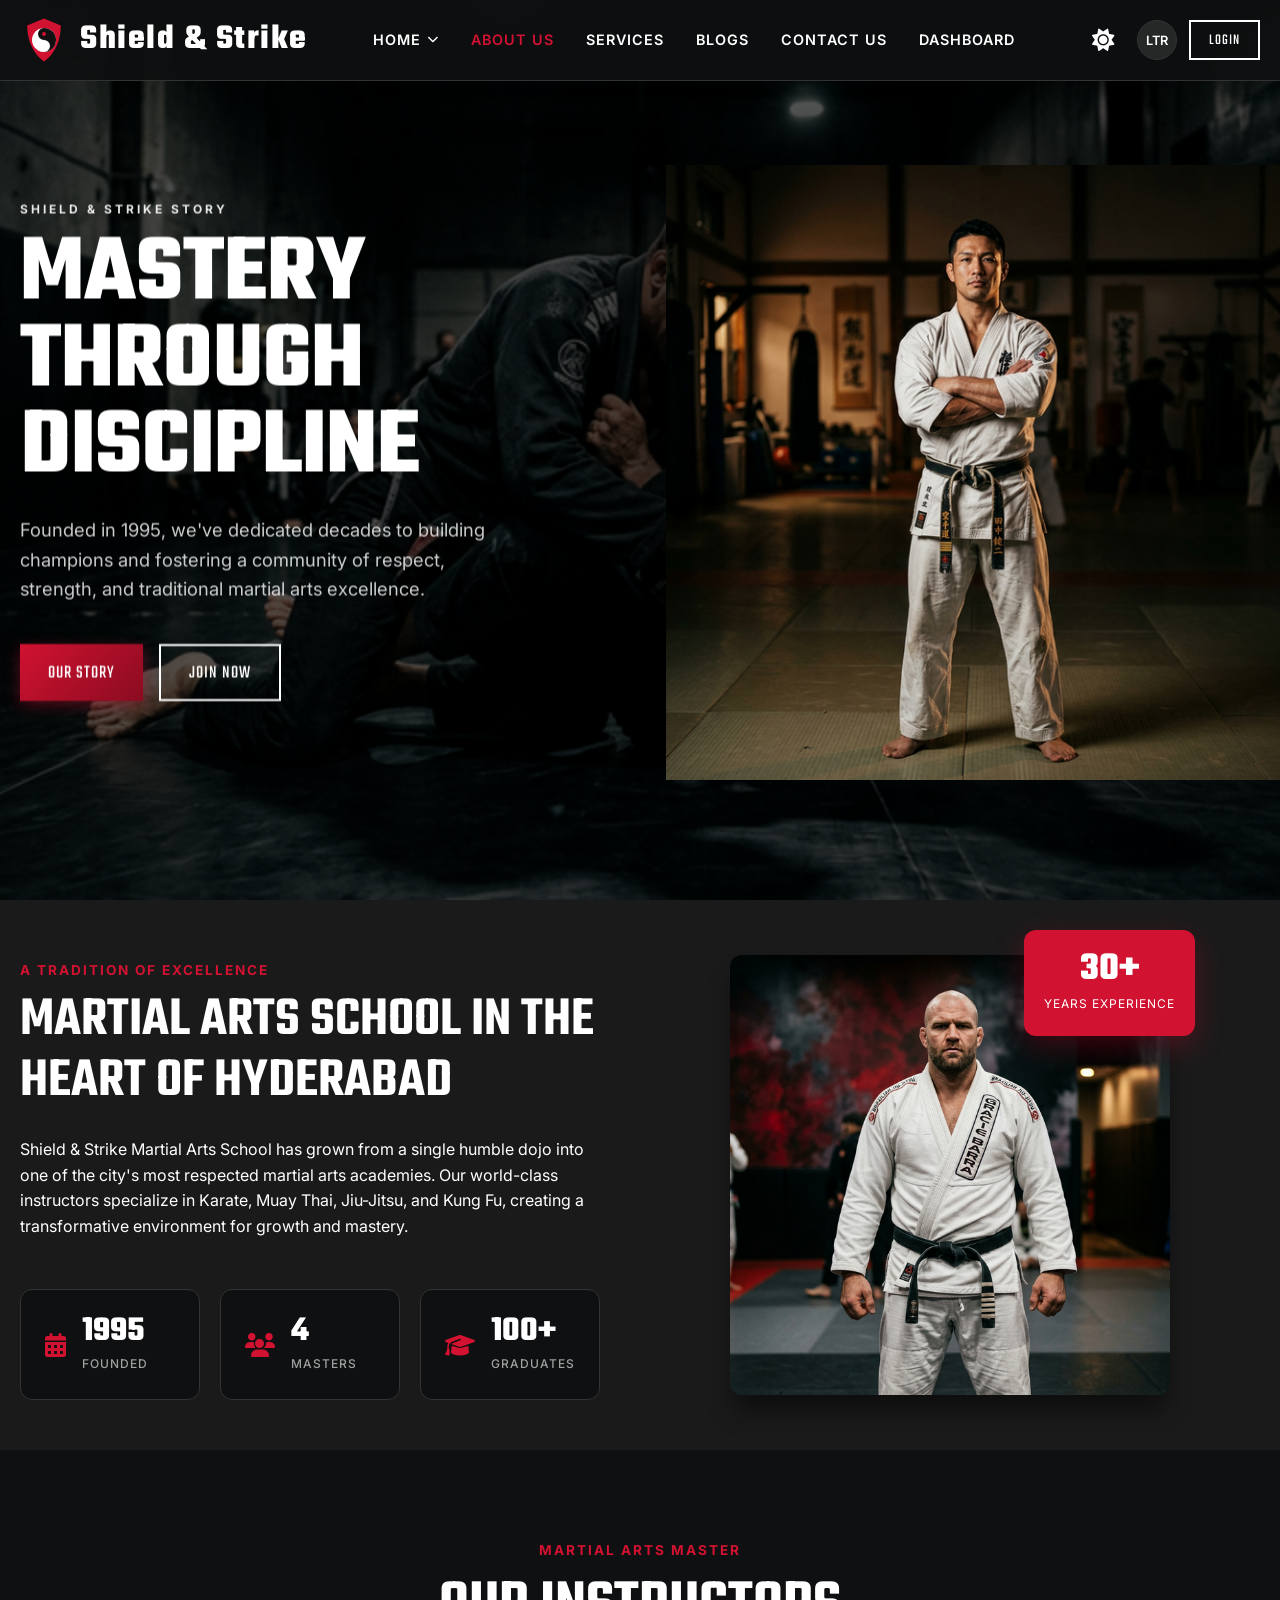
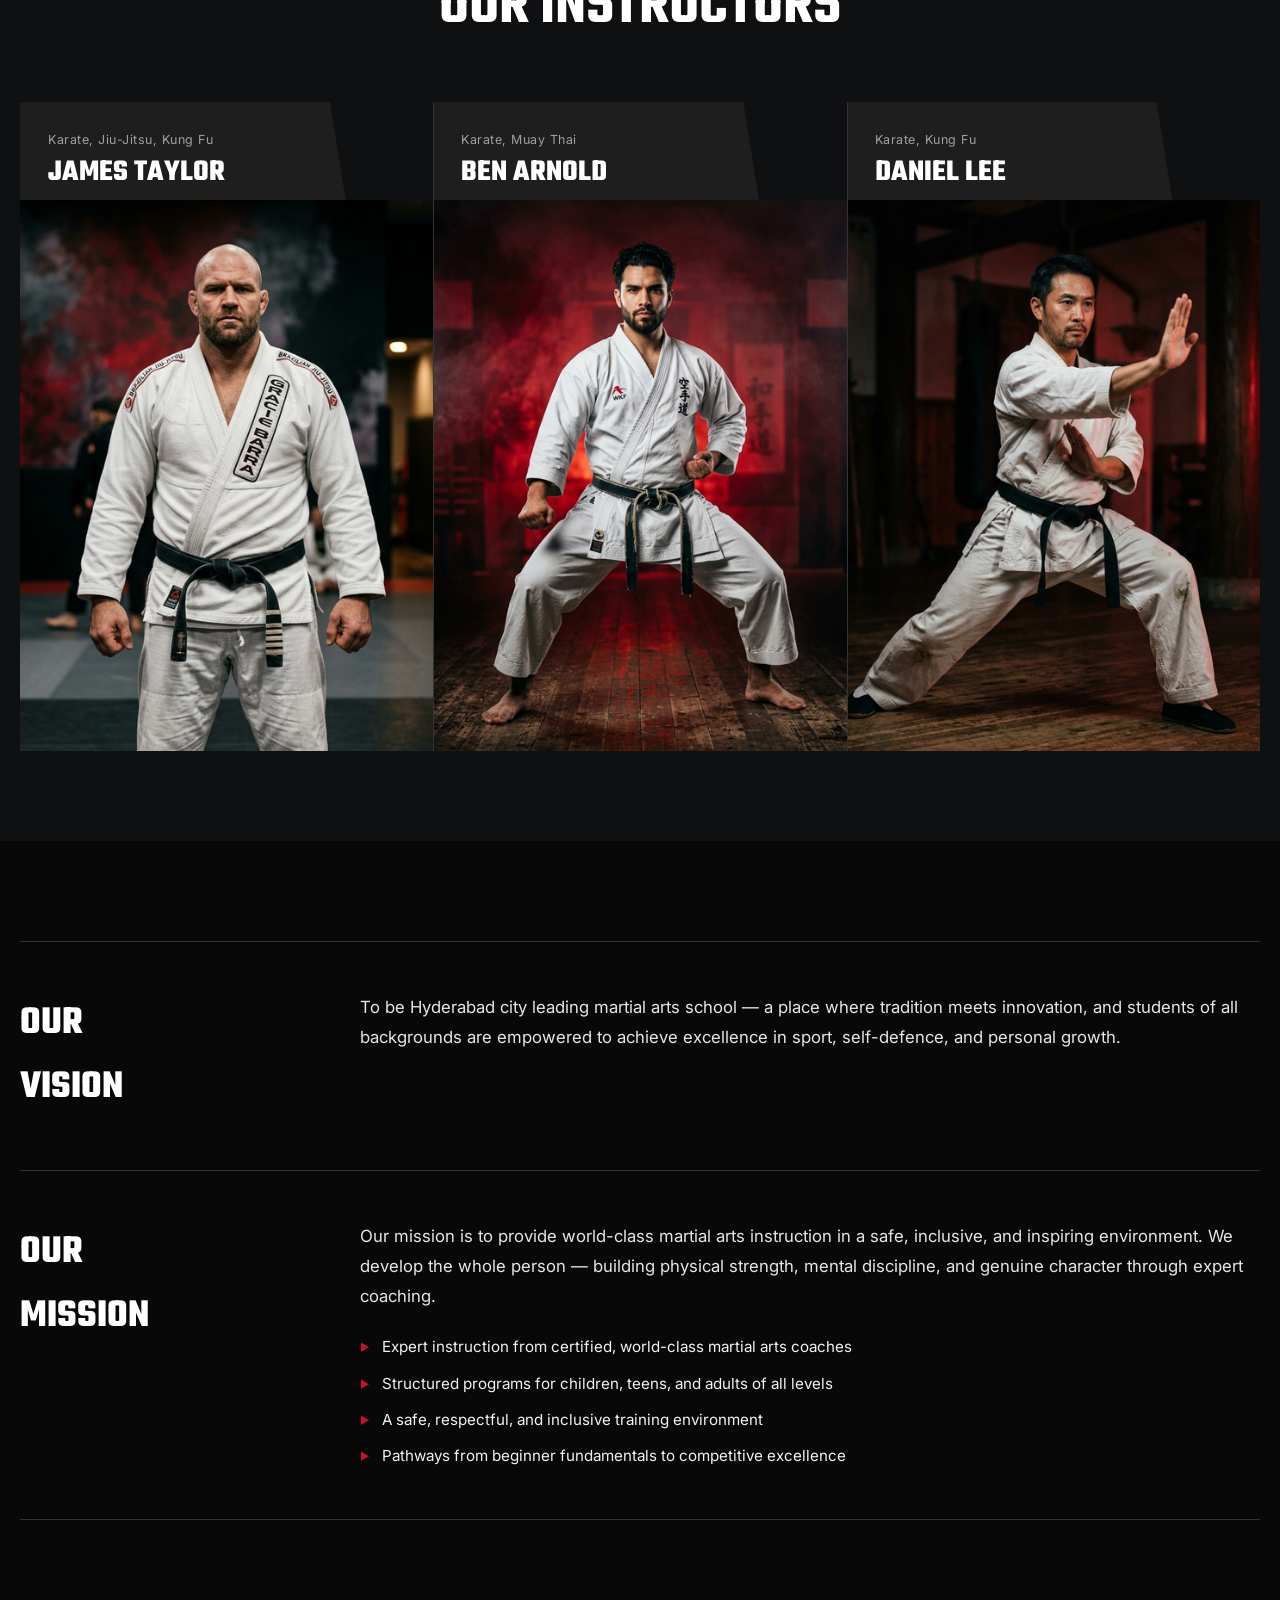
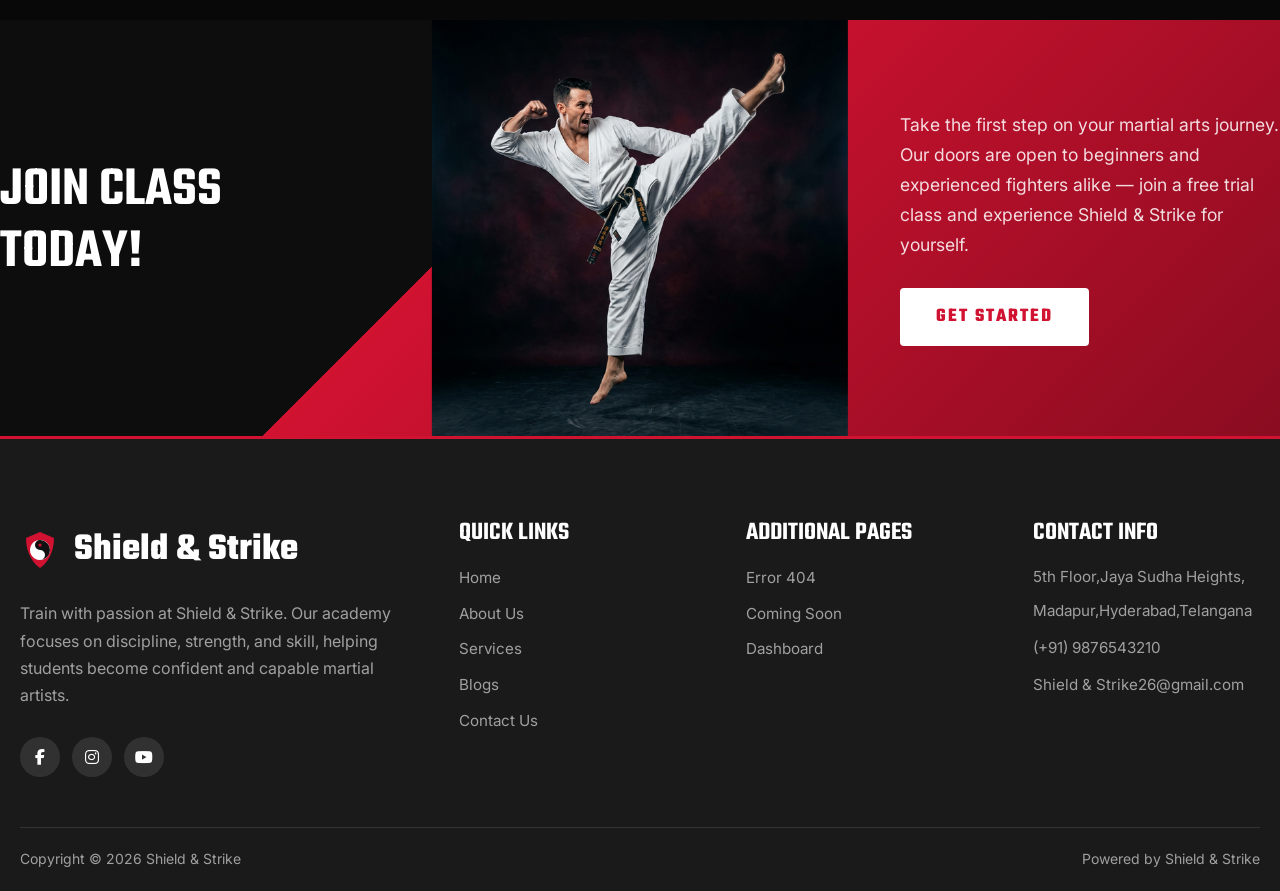
==== commit e2722507: "Add files via upload" ====
--- a/pages/about.html
+++ b/pages/about.html
@@ -215,11 +215,6 @@
             </div>
         </div>
     </section>
-        </div>
-    </section>
-
-    
-        
     <footer>
         <div class="container">
             <div class="footer-grid">
@@ -238,20 +233,28 @@
                 <div>
                     <h3 class="footer-title">QUICK LINKS</h3>
                     <ul class="footer-links">
-                        <li><a href="../index.html">Home</a></li>
-                        <li><a href="about.html">About Us</a></li>
-                        <li><a href="services.html">Services</a></li>
-                        <li><a href="blogs.html">Blogs</a></li>
-                        <li><a href="contact.html">Contact Us</a></li>
+                        <li><a href="../index.html">Home <i class="fa-solid fa-arrow-right"></i></a></li>
+                        <li><a href="about.html">About Us <i class="fa-solid fa-arrow-right"></i></a></li>
+                        <li><a href="services.html">Services <i class="fa-solid fa-arrow-right"></i></a></li>
+                        <li><a href="blogs.html">Blogs <i class="fa-solid fa-arrow-right"></i></a></li>
+                        <li><a href="contact.html">Contact Us <i class="fa-solid fa-arrow-right"></i></a></li>
+                    </ul>
+                </div>
+                <div>
+                    <h3 class="footer-title">ADDITIONAL PAGES</h3>
+                    <ul class="footer-links">
+                        <li><a href="404.html">Error 404 <i class="fa-solid fa-arrow-right"></i></a></li>
+                        <li><a href="coming-soon.html">Coming Soon <i class="fa-solid fa-arrow-right"></i></a></li>
+                        <li><a href="dashboard.html">Dashboard <i class="fa-solid fa-arrow-right"></i></a></li>
                     </ul>
                 </div>
                 <div>
                     <h3 class="footer-title">CONTACT INFO</h3>
                     <ul class="footer-links">
-                        <li>5th Floor,Jayasudha Heights</li>
-                        <li>HYDERABAD, Telangana</li>
+                        <li>5th Floor,Jaya Sudha Heights,</li>
+                        <li>Madapur,Hyderabad,Telangana</li>
                         <li style="margin-top:12px">(+91) 9876543210</li>
-                        <li style="margin-top:12px"><a href="mailto:[EMAIL_ADDRESS]">[Shield & Strike26@gmail.com]</a></li>
+                        <li style="margin-top:12px"><a href="mailto:Shield & Strike26@gmail.com">Shield & Strike26@gmail.com</a></li>
                     </ul>
                 </div>
             </div>
--- a/css/global.css
+++ b/css/global.css
@@ -53,6 +53,11 @@
   line-height: 1.1;
   font-weight: 600;
 }
+
+h2 {
+  font-size: 3.5rem;
+  margin-bottom: 12px;
+}
 img { max-width: 100%; }
 a { text-decoration: none; }
 
@@ -282,15 +287,15 @@
   background: var(--card-bg);
 }
 .get-started-btn {
-  padding: 10px 24px;
+  padding: 6px 18px;
   border: 2px solid var(--text-primary);
   color: var(--text-primary);
   font-family: 'Teko', sans-serif;
-  font-size: 1rem;
+  font-size: 0.95rem;
   text-transform: uppercase;
   letter-spacing: 1px;
   transition: all 0.3s;
-  min-height: 44px;
+  min-height: 38px;
   display: flex;
 }
 .login-btn {
@@ -365,6 +370,7 @@
 }
 @media (max-width: 1024px) {
   .footer-grid { grid-template-columns: 1fr 1fr; gap: 40px; }
+  h2 { font-size: 3rem; margin-bottom: 10px; }
 }
   
   .global-join {
@@ -400,10 +406,7 @@
     padding: 90px 0;
   }
   .global-join-title {
-    font-size: 7rem;
-    line-height: 0.85;
     color: #fff;
-    font-weight: 700;
   }
   .global-join-right {
     max-width: 380px;
@@ -430,7 +433,7 @@
   }
   
   @media (max-width: 1280px) {
-    .global-join-title { font-size: 5.5rem; }
+    .global-join-title { }
   }
 
   @media (max-width: 1024px) {
@@ -493,15 +496,16 @@
     .global-join-right { max-width: 100%; display: flex; flex-direction: column; align-items: center; }
     .global-join-right p { margin: 0 auto 32px; max-width: 500px; }
     .global-join-fighter { height: 50%; top: auto; bottom: 0; opacity: 0.2; pointer-events: none; }
-    .global-join-title { font-size: 4.5rem; margin-bottom: 0; }
+    .global-join-title { margin-bottom: 0; }
   }
 
   @media (max-width: 768px) {
     .footer-grid { grid-template-columns: 1fr; gap: 30px; }
     .footer-bottom { flex-direction: column; gap: 8px; text-align: center; }
-    .global-join-title { font-size: 3.5rem; }
+    .global-join-title { }
     .global-join-inner { padding: 60px 0; gap: 30px; }
     .global-join-right a.btn { width: 100%; max-width: 250px; }
+    h2 { font-size: 2.5rem; margin-bottom: 8px; }
   }
 
   
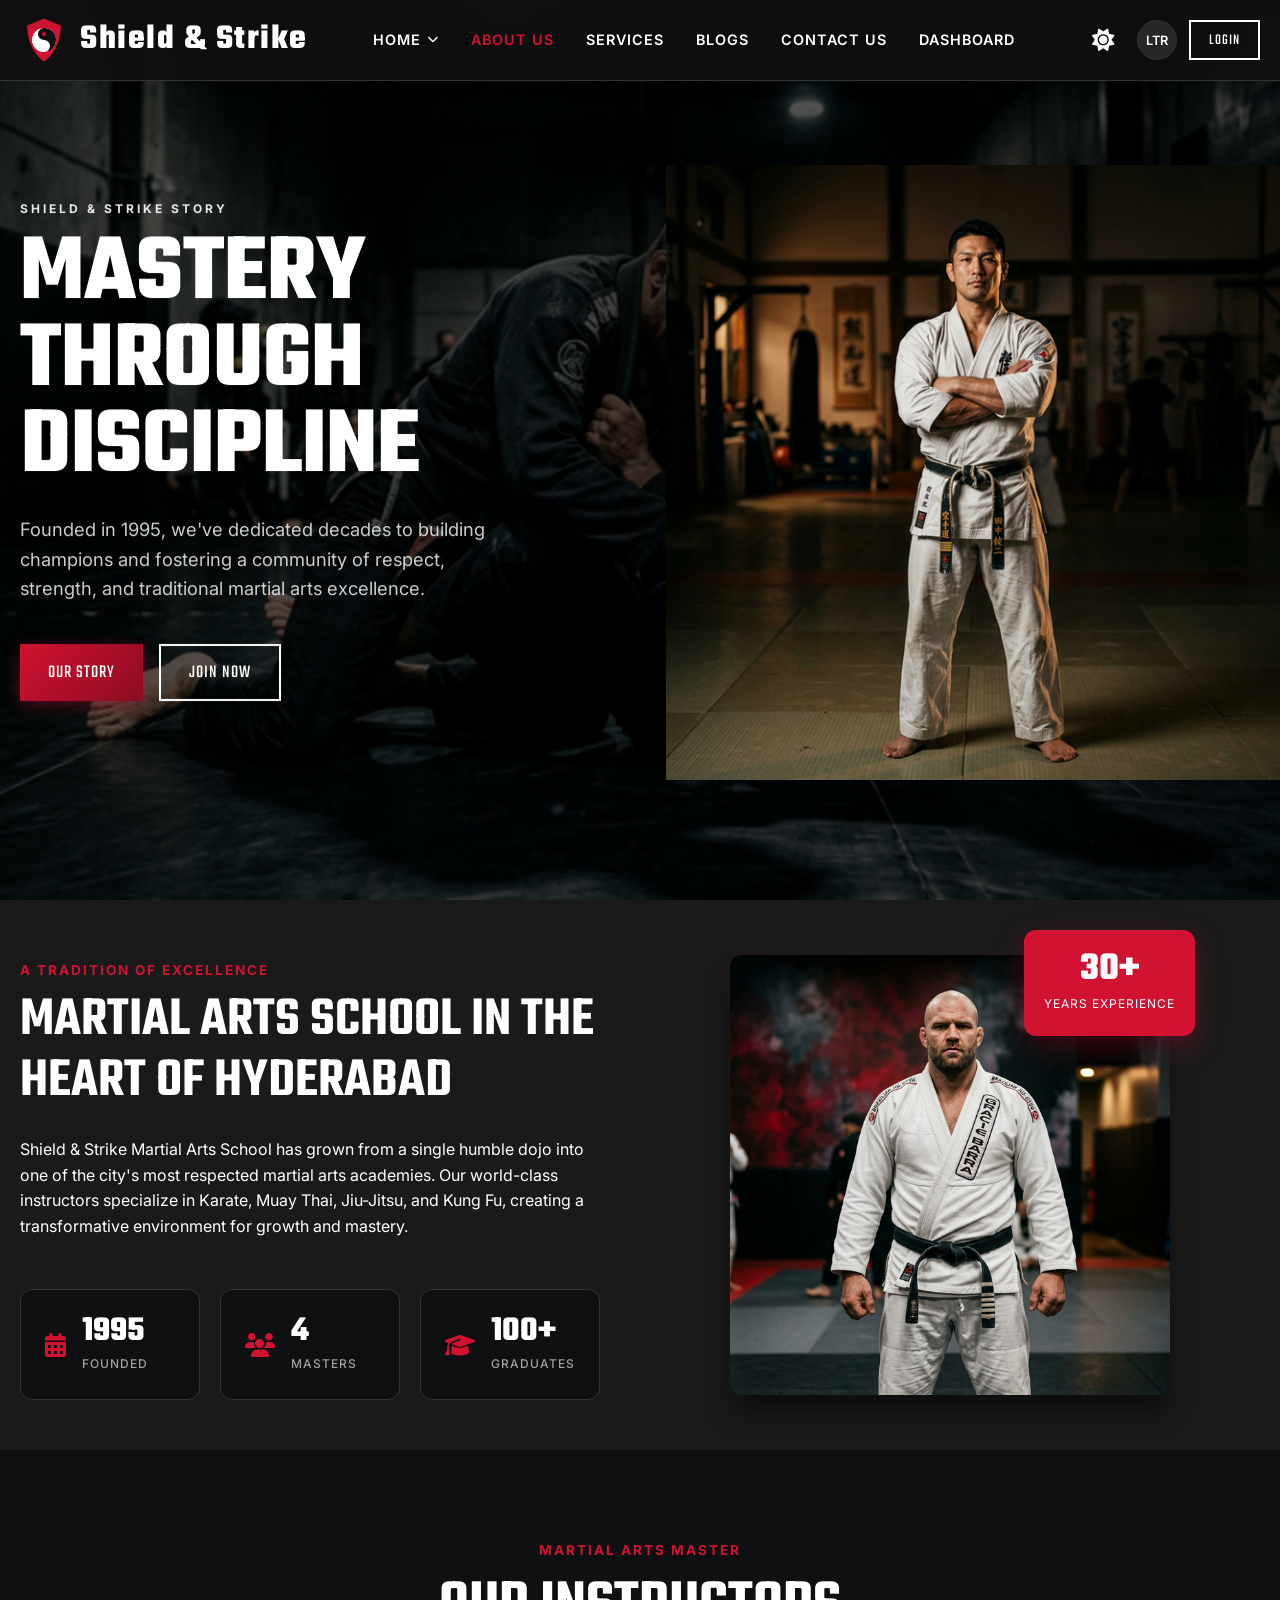
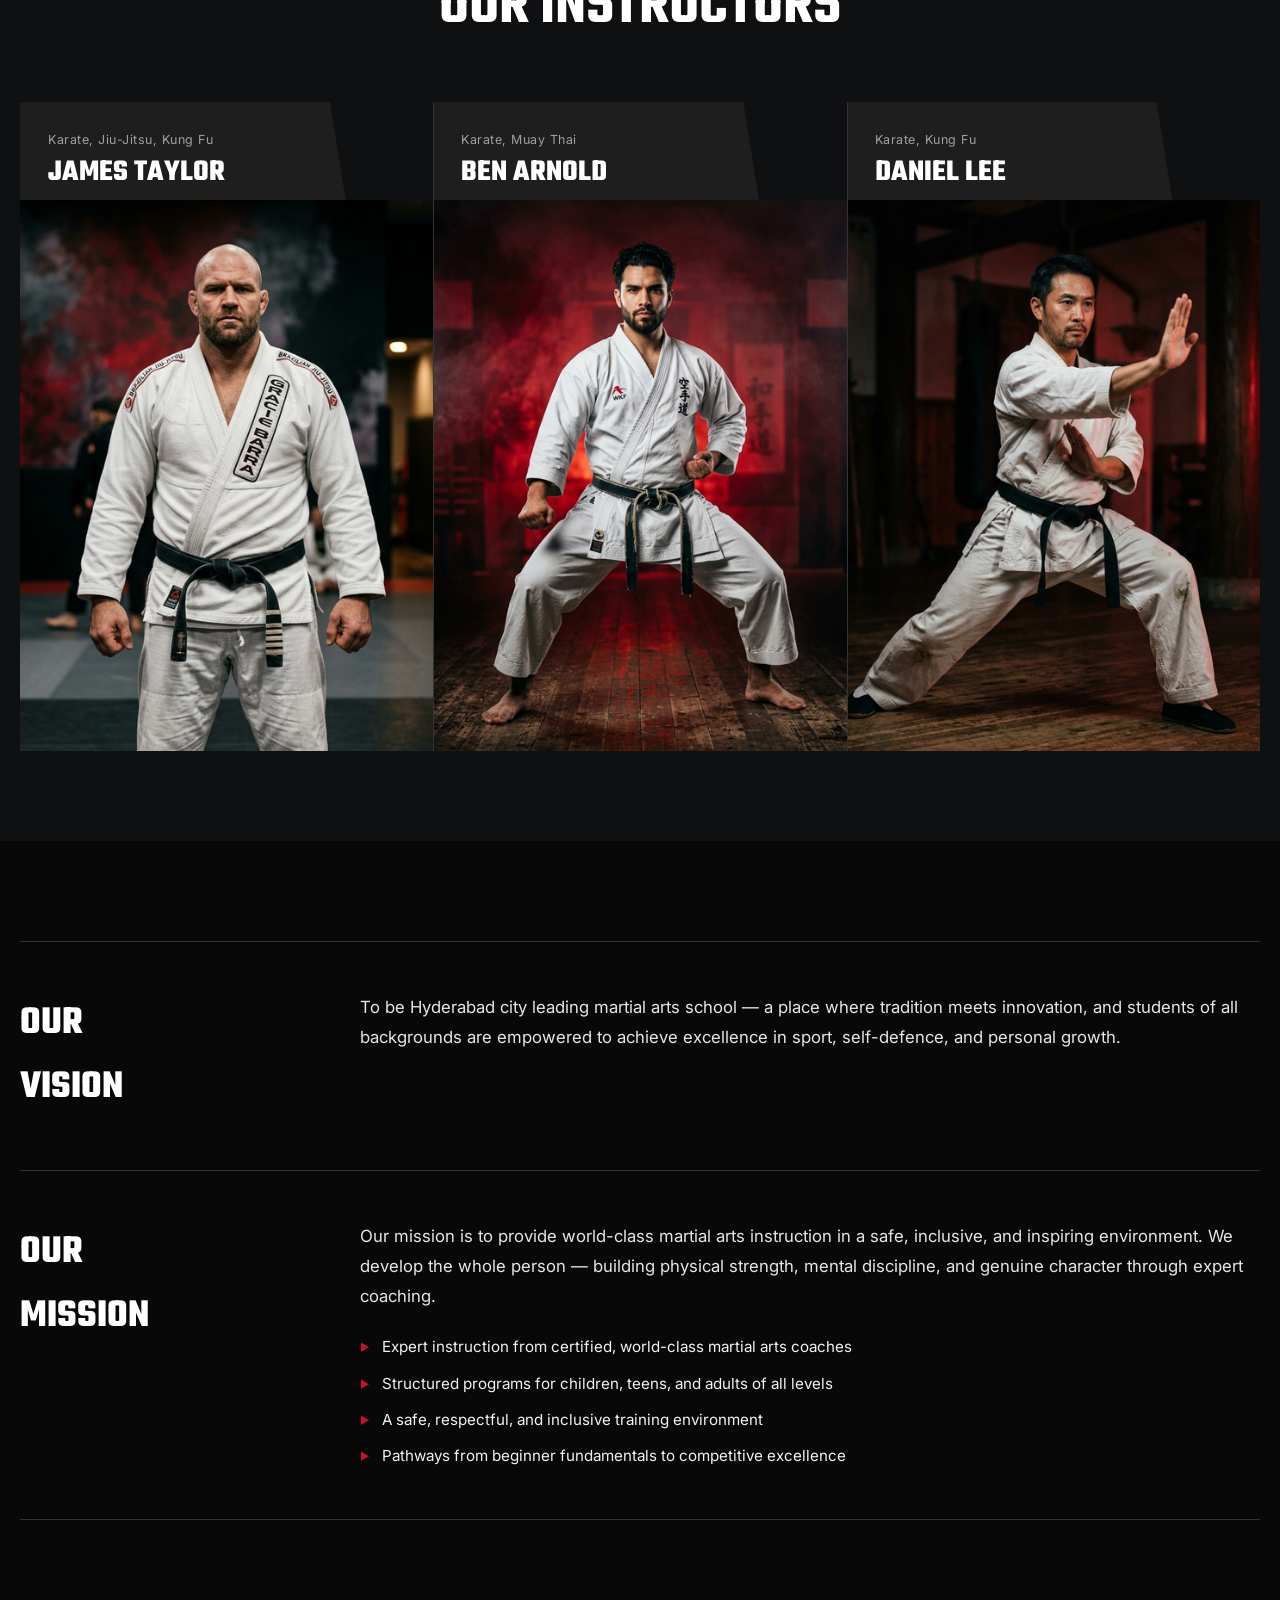
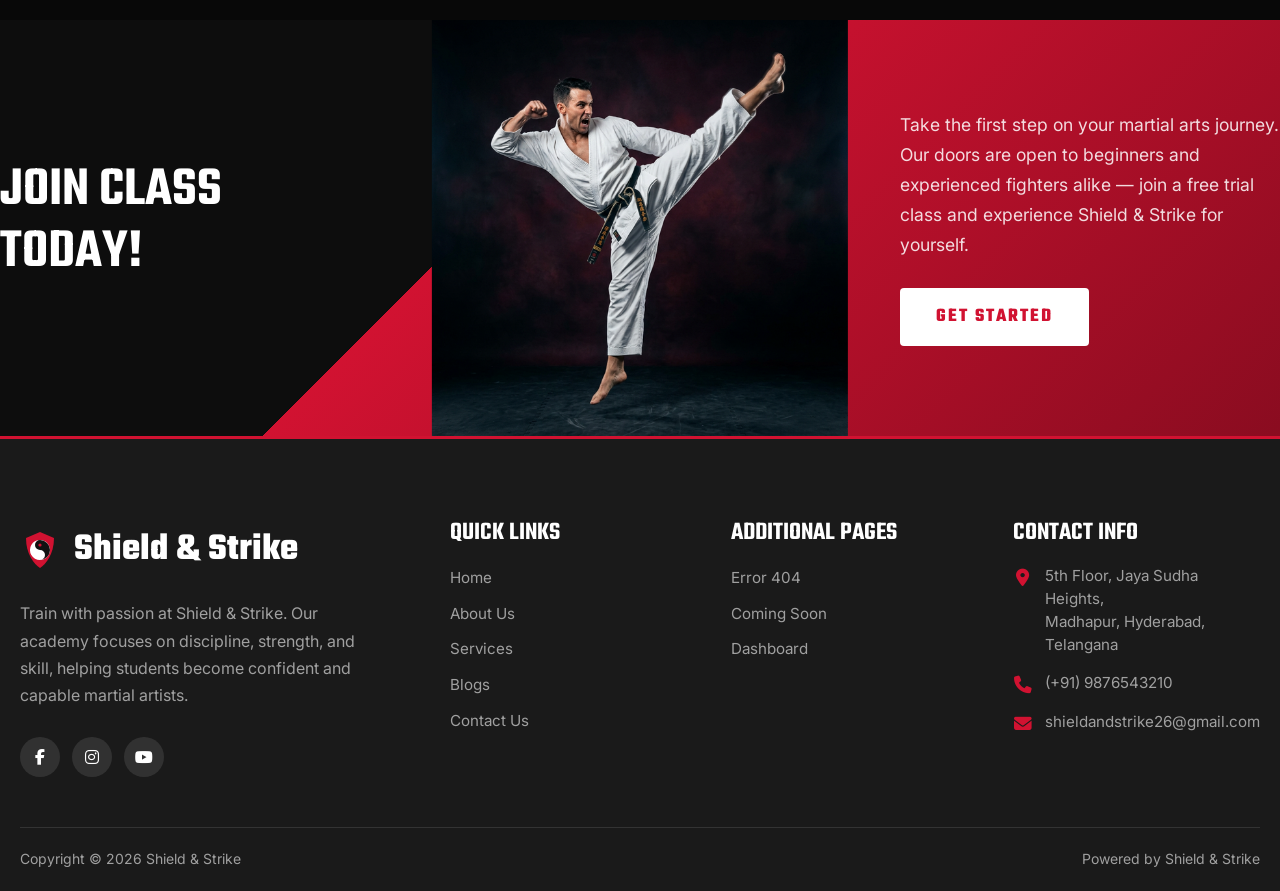
==== commit a4ad1aac: "Add files via upload" ====
--- a/pages/about.html
+++ b/pages/about.html
@@ -250,11 +250,19 @@
                 </div>
                 <div>
                     <h3 class="footer-title">CONTACT INFO</h3>
-                    <ul class="footer-links">
-                        <li>5th Floor,Jaya Sudha Heights,</li>
-                        <li>Madapur,Hyderabad,Telangana</li>
-                        <li style="margin-top:12px">(+91) 9876543210</li>
-                        <li style="margin-top:12px"><a href="mailto:Shield & Strike26@gmail.com">Shield & Strike26@gmail.com</a></li>
+                    <ul class="footer-contact-info">
+                        <li>
+                            <i class="fa-solid fa-location-dot"></i>
+                            <span>5th Floor, Jaya Sudha Heights,<br>Madhapur, Hyderabad, Telangana</span>
+                        </li>
+                        <li>
+                            <i class="fa-solid fa-phone"></i>
+                            <a href="tel:+919876543210">(+91) 9876543210</a>
+                        </li>
+                        <li>
+                            <i class="fa-solid fa-envelope"></i>
+                            <a href="mailto:shieldandstrike26@gmail.com">shieldandstrike26@gmail.com</a>
+                        </li>
                     </ul>
                 </div>
             </div>
--- a/css/global.css
+++ b/css/global.css
@@ -356,6 +356,41 @@
 .footer-links a:hover i { opacity: 1; transform: translateX(0); }
 [dir="rtl"] .footer-links a:hover i { transform: translateX(0) scaleX(-1); }
 .footer-links li:not(:has(a)) { color: var(--text-secondary); font-size: 0.95rem; }
+
+.footer-contact-info {
+  list-style: none;
+  padding: 0;
+  margin: 0;
+}
+.footer-contact-info li {
+  display: flex;
+  align-items: flex-start;
+  gap: 12px;
+  margin-bottom: 16px;
+  color: var(--text-secondary);
+  font-size: 0.95rem;
+  line-height: 1.5;
+}
+.footer-contact-info li i {
+  color: var(--accent-color);
+  font-size: 1.1rem;
+  width: 20px;
+  text-align: center;
+  margin-top: 4px;
+  flex-shrink: 0;
+}
+.footer-contact-info li a {
+  color: var(--text-secondary);
+  text-decoration: none;
+  transition: color 0.3s;
+}
+.footer-contact-info li a:hover {
+  color: var(--accent-color);
+}
+.footer-contact-info li span {
+  color: var(--text-secondary);
+}
+
 .footer-bottom {
   padding-top: 20px;
   border-top: 1px solid var(--border-color);
@@ -440,14 +475,15 @@
     .nav-container {
       grid-template-columns: 1fr auto;
       gap: 15px;
+      height: 90px;
     }
     
     .nav-links {
       display: none; 
       position: fixed;
-      top: 80px; left: -100%;
+      top: 90px; left: -100%;
       width: 100%;
-      height: calc(100vh - 80px);
+      height: calc(100vh - 90px);
       background: var(--header-bg);
       backdrop-filter: blur(12px);
       flex-direction: column;
@@ -467,8 +503,8 @@
     .get-started-btn { display: none !important; }
     .login-btn { display: flex !important; }
     
-    .logo { font-size: 1.8rem; }
-    .logo img { height: 36px; }
+    .logo { font-size: 2.0rem; }
+    .logo img { height: 42px; }
     .nav-links > li { width: 100%; border-bottom: 1px solid var(--border-color); }
     .nav-links > li > a,
     .nav-links > li > .nav-dropdown { font-size: 1.3rem; padding: 18px 30px; display: flex; width: 100%; justify-content: space-between; align-items: center; }
@@ -508,6 +544,36 @@
     h2 { font-size: 2.5rem; margin-bottom: 8px; }
   }
 
+  @media (max-width: 480px) {
+    .nav-container {
+      height: 90px;
+    }
+    .logo {
+      font-size: 1.7rem;
+      gap: 8px;
+    }
+    .logo img {
+      height: 36px;
+    }
+    .header-actions {
+      gap: 6px;
+    }
+    .action-btn {
+      width: 38px;
+      height: 38px;
+      font-size: 1.05rem;
+    }
+    .hamburger {
+      width: 40px;
+      height: 40px;
+      font-size: 1.25rem;
+    }
+    .nav-links {
+      top: 90px;
+      height: calc(100vh - 90px);
+    }
+  }
+
   
   
   
--- a/css/about.css
+++ b/css/about.css
@@ -523,10 +523,9 @@
   .about-hero-fighter-wrap { margin-top: 20px; }
   .about-hero-fighter { max-width: 320px; }
 
+  .about-stats-grid { grid-template-columns: 1fr; gap: 16px; }
+  .about-stat-card { padding: 20px; }
   .about-stat-num { font-size: 3rem; }
-  .about-stats-row { flex-wrap: wrap; gap: 16px; }
-  .about-stat { border-right: none; text-align: center; min-width: calc(50% - 8px); }
-  .about-stat:first-child { text-align: center; }
 
   .instructors-grid { grid-template-columns: 1fr; }
   .instructor-card:nth-child(3) { grid-column: span 1; }
